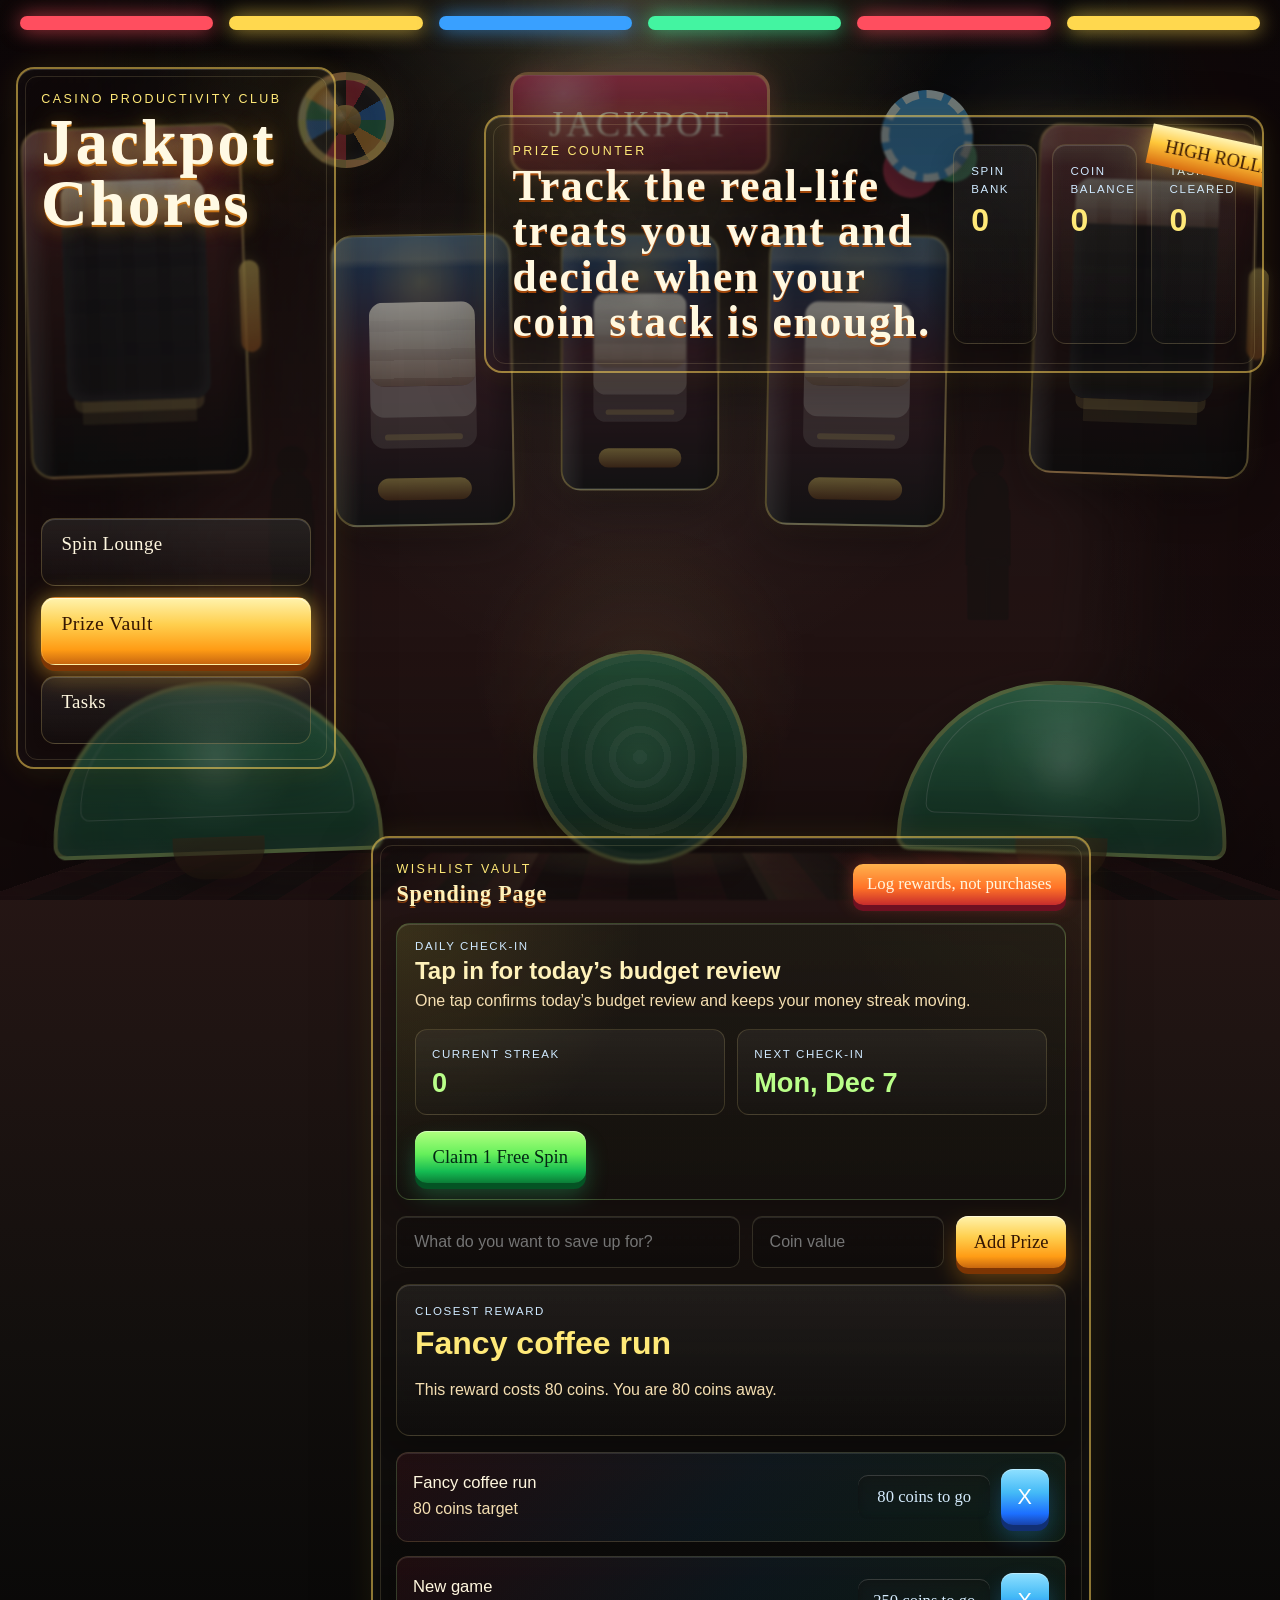
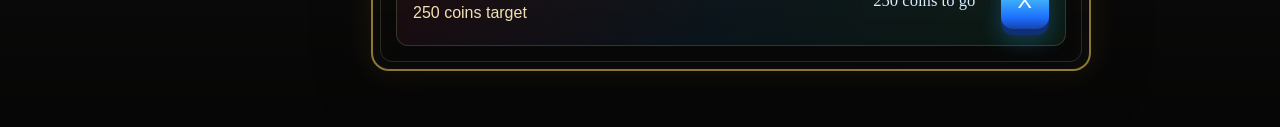
==== spending.html @ 86466867 "Tone down casino backdrop brightness" ====
<!DOCTYPE html>
<html lang="en">
  <head>
    <meta charset="UTF-8" />
    <meta name="viewport" content="width=device-width, initial-scale=1.0" />
    <title>Jackpot Chores | Prize Vault</title>
    <link rel="stylesheet" href="./styles.css?v=20260922dim" />
  </head>
  <body data-page="spending">
    <div class="site-lights" aria-hidden="true">
      <span></span><span></span><span></span><span></span><span></span><span></span>
    </div>

    <div class="casino-backdrop" aria-hidden="true">
      <div class="backdrop-wheel"></div>
      <div class="backdrop-machine left"></div>
      <div class="backdrop-machine right"></div>
      <div class="backdrop-slot slot-one"></div>
      <div class="backdrop-slot slot-two"></div>
      <div class="backdrop-slot slot-three"></div>
      <div class="backdrop-cardtable table-one"></div>
      <div class="backdrop-cardtable table-two"></div>
      <div class="backdrop-craps"></div>
      <div class="backdrop-blackjack"></div>
      <div class="backdrop-pokerchips"></div>
      <div class="backdrop-person person-one"></div>
      <div class="backdrop-person person-two"></div>
      <div class="backdrop-person person-three"></div>
      <div class="backdrop-sign"></div>
      <div class="casino-floor"></div>
      <div class="backdrop-cards"></div>
      <div class="backdrop-coins"></div>
    </div>

    <main class="page-shell">
      <header class="site-header">
        <div>
          <p class="eyebrow">Casino Productivity Club</p>
          <h1>Jackpot Chores</h1>
        </div>
        <nav class="top-nav" aria-label="Primary">
          <a class="nav-link" href="./spin.html">Spin Lounge</a>
          <a class="nav-link active" href="./spending.html">Prize Vault</a>
          <a class="nav-link" href="./index.html">Tasks</a>
        </nav>
      </header>

      <section class="hero-banner hero-spending">
        <div>
          <p class="eyebrow">Prize Counter</p>
          <h2>Track the real-life treats you want and decide when your coin stack is enough.</h2>
        </div>
        <div class="hero-stats" id="sharedStats"></div>
      </section>

      <section class="page-grid single-focus">
        <section class="panel feature-panel">
          <div class="panel-header">
            <div>
              <p class="panel-kicker">Wishlist Vault</p>
              <h3>Spending Page</h3>
            </div>
            <span class="panel-badge">Log rewards, not purchases</span>
          </div>

          <article class="budget-checkin-card">
            <div class="budget-checkin-copy">
              <span class="stat-label">Daily Check-In</span>
              <strong id="budgetCheckInHeadline">Tap in for today’s budget review</strong>
              <p id="budgetCheckInDetail">
                One tap confirms today’s budget review and keeps your money streak moving.
              </p>
            </div>
            <div class="budget-checkin-stats">
              <article class="budget-chip">
                <span class="stat-label">Current Streak</span>
                <strong id="budgetStreakCount">0</strong>
              </article>
              <article class="budget-chip">
                <span class="stat-label">Next Check-In</span>
                <strong id="nextBudgetCheckIn">Tomorrow</strong>
              </article>
            </div>
            <button id="budgetCheckInButton" class="cash-button budget-checkin-button" type="button">
              Confirm Today’s Review
            </button>
          </article>

          <form id="wishlistForm" class="stack-form stack-form-wide">
            <input
              id="wishlistName"
              name="wishlistName"
              type="text"
              maxlength="80"
              placeholder="What do you want to save up for?"
              autocomplete="off"
              required
            />
            <input
              id="wishlistValue"
              name="wishlistValue"
              type="number"
              min="1"
              max="5000"
              step="1"
              placeholder="Coin value"
              required
            />
            <button type="submit">Add Prize</button>
          </form>

          <article class="highlight-card">
            <span class="stat-label">Closest Reward</span>
            <strong id="wishlistHighlightTitle">No wishlist items yet</strong>
            <p id="wishlistHighlightCopy">
              Add something you want, give it a coin value, and this page will
              track when your winnings can cover it.
            </p>
          </article>

          <ul id="wishlistList" class="card-list" aria-live="polite"></ul>
        </section>
      </section>
    </main>

    <div id="claimModal" class="modal hidden" role="dialog" aria-modal="true" aria-labelledby="claimTitle">
      <div class="modal-card">
        <p class="panel-kicker">Wishlist Reward</p>
        <h2 id="claimTitle">Claim this reward?</h2>
        <p id="claimCopy">
          You have enough coins for this reward. This app will not buy it for
          you, but it can log the reward and spend the pretend coins if you
          decide to treat yourself in real life.
        </p>
        <div class="modal-actions">
          <button id="confirmClaimButton" class="primary-action" type="button">Spend Coins</button>
          <button id="cancelClaimButton" class="secondary-action" type="button">Keep Saving</button>
        </div>
      </div>
    </div>

    <template id="wishlistItemTemplate">
      <li class="card-item">
        <div class="card-copy">
          <span class="card-title"></span>
          <span class="card-subtitle"></span>
        </div>
        <div class="card-actions">
          <button class="wishlist-status" type="button"></button>
          <button class="delete-button delete-wishlist" type="button" aria-label="Delete wishlist item">X</button>
        </div>
      </li>
    </template>

    <script src="./app.js?v=20260915milestones"></script>
    <script src="./spending.js?v=20260915"></script>
  </body>
</html>
---- styles.css ----
:root {
  --gold: #ffd84e;
  --gold-soft: #ffeaa3;
  --cream: #fff7df;
  --red: #d22135;
  --red-dark: #4b0d12;
  --green: #11995d;
  --green-dark: #0b5736;
  --blue: #1a72ea;
  --ink: #070707;
  --charcoal: #131110;
  --glass: rgba(18, 14, 11, 0.26);
  --glass-strong: rgba(18, 14, 11, 0.42);
  --border: rgba(255, 216, 78, 0.72);
  --text-soft: #f5dfb2;
  --display-font: "Pistilli Roman", "Bodoni 72", "Didot", "Times New Roman", serif;
  --script-font: "LHF Chicago Script", "Snell Roundhand", "Apple Chancery", "Brush Script MT", cursive;
  --ui-font: "Trebuchet MS", "Verdana", sans-serif;
}

* {
  box-sizing: border-box;
}

html {
  scroll-behavior: smooth;
}

button,
input,
.nav-link,
.page-jump,
.card-item,
.stat-card,
.highlight-card,
.panel,
.hero-banner,
.slot-machine,
.reel {
  transition:
    transform 260ms cubic-bezier(0.22, 1, 0.36, 1),
    box-shadow 260ms cubic-bezier(0.22, 1, 0.36, 1),
    filter 260ms cubic-bezier(0.22, 1, 0.36, 1),
    background-color 260ms cubic-bezier(0.22, 1, 0.36, 1),
    border-color 260ms cubic-bezier(0.22, 1, 0.36, 1),
    opacity 260ms cubic-bezier(0.22, 1, 0.36, 1);
}

body {
  margin: 0;
  min-height: 100vh;
  font-family: var(--ui-font);
  color: var(--cream);
  background:
    radial-gradient(circle at 50% -6%, rgba(255, 231, 157, 0.28), transparent 18%),
    radial-gradient(circle at 50% 18%, rgba(255, 245, 205, 0.08), transparent 24%),
    linear-gradient(180deg, #090808 0%, #120d0c 14%, #241414 30%, #2a1716 44%, #1f1412 60%, #120f0d 78%, #060606 100%);
  overflow-x: hidden;
}

body::before {
  content: "";
  position: fixed;
  inset: 0;
  background:
    radial-gradient(circle at 18% 16%, rgba(255, 228, 144, 0.08), transparent 9%),
    radial-gradient(circle at 50% 11%, rgba(255, 241, 187, 0.1), transparent 12%),
    radial-gradient(circle at 82% 16%, rgba(255, 228, 144, 0.08), transparent 9%),
    linear-gradient(90deg, rgba(41, 10, 12, 0.72) 0 7%, transparent 14% 86%, rgba(41, 10, 12, 0.72) 93% 100%),
    linear-gradient(180deg, rgba(255,255,255,0.02), transparent 18% 72%, rgba(0,0,0,0.42));
  opacity: 0.56;
  pointer-events: none;
}

body::after {
  content: "";
  position: fixed;
  inset: 0;
  background:
    radial-gradient(circle at 50% 20%, rgba(255, 248, 214, 0.08), transparent 17%),
    radial-gradient(circle at 50% 76%, rgba(255, 214, 92, 0.06), transparent 20%),
    linear-gradient(180deg, rgba(0,0,0,0.16), transparent 24%, transparent 70%, rgba(0,0,0,0.38)),
    linear-gradient(90deg, rgba(0,0,0,0.28), transparent 16%, transparent 84%, rgba(0,0,0,0.28));
  opacity: 0.42;
  pointer-events: none;
}

.site-lights {
  position: fixed;
  top: 0;
  left: 0;
  z-index: 6;
  width: 100%;
  display: grid;
  grid-template-columns: repeat(6, 1fr);
  gap: 1rem;
  padding: 1rem 1.25rem 0;
  pointer-events: none;
}

.site-lights span {
  height: 14px;
  border-radius: 999px;
  animation: pulse 1.1s infinite alternate;
}

.site-lights span:nth-child(1),
.site-lights span:nth-child(5) { background: #ff4e5f; box-shadow: 0 0 20px rgba(255, 78, 95, 0.74); }
.site-lights span:nth-child(2),
.site-lights span:nth-child(6) { background: var(--gold); box-shadow: 0 0 20px rgba(255, 216, 78, 0.74); }
.site-lights span:nth-child(3) { background: #39a0ff; box-shadow: 0 0 20px rgba(57, 160, 255, 0.74); }
.site-lights span:nth-child(4) { background: #43f4a1; box-shadow: 0 0 20px rgba(67, 244, 161, 0.74); }

.casino-backdrop {
  position: fixed;
  inset: 0;
  pointer-events: none;
  overflow: hidden;
  filter: brightness(0.58) saturate(0.78) contrast(0.94);
}

.casino-backdrop::before,
.casino-backdrop::after {
  content: "";
  position: absolute;
  inset: 0;
}

.casino-backdrop::before {
  background:
    radial-gradient(circle at 50% 3%, rgba(255, 245, 208, 0.26), transparent 13%),
    radial-gradient(circle at 22% 22%, rgba(255, 70, 70, 0.1), transparent 18%),
    radial-gradient(circle at 80% 18%, rgba(61, 145, 255, 0.12), transparent 16%),
    linear-gradient(180deg, rgba(0, 0, 0, 0.08) 0 16%, transparent 28% 100%),
    linear-gradient(90deg, rgba(7, 7, 7, 0.54) 0 9%, transparent 18% 82%, rgba(7, 7, 7, 0.54) 91% 100%);
  opacity: 0.72;
}

.casino-backdrop::after {
  background:
    radial-gradient(circle at 50% 74%, rgba(255, 223, 146, 0.14), transparent 18%),
    radial-gradient(circle at 50% 44%, rgba(255, 255, 255, 0.05), transparent 26%),
    linear-gradient(180deg, rgba(5, 5, 7, 0.18), rgba(5, 5, 7, 0.08) 32%, rgba(2, 2, 3, 0.34));
  opacity: 0.72;
}

.backdrop-wheel,
.backdrop-machine,
.backdrop-slot,
.backdrop-cardtable,
.backdrop-craps,
.backdrop-blackjack,
.backdrop-pokerchips,
.backdrop-person,
.backdrop-sign,
.casino-floor,
.backdrop-cards,
.backdrop-coins {
  position: absolute;
}

.backdrop-wheel {
  z-index: 1;
  width: 96px;
  height: 96px;
  top: 8%;
  left: 27%;
  transform: translateX(-50%);
  border-radius: 50%;
  border: 8px solid rgba(247, 205, 86, 0.72);
  background:
    radial-gradient(circle at 30% 28%, rgba(255,255,255,0.38), transparent 18%),
    radial-gradient(circle at 50% 50%, rgba(255,255,255,0.08), transparent 56%),
    conic-gradient(#c11e32 0 30deg, #1b1718 30deg 60deg, #1462bf 60deg 90deg, #117345 90deg 120deg, #c97c16 120deg 150deg, #141111 150deg 180deg, #c11e32 180deg 210deg, #1b1718 210deg 240deg, #1462bf 240deg 270deg, #117345 270deg 300deg, #c97c16 300deg 330deg, #141111 330deg 360deg);
  opacity: 0.9;
  box-shadow:
    inset 0 0 18px rgba(255,255,255,0.12),
    0 18px 50px rgba(0, 0, 0, 0.32),
    0 0 30px rgba(255, 216, 78, 0.16);
  animation: slowSpin 48s linear infinite;
}

.backdrop-wheel::after {
  content: "";
  position: absolute;
  inset: 31%;
  border-radius: 50%;
  background:
    radial-gradient(circle at 35% 35%, rgba(255,255,255,0.34), transparent 24%),
    linear-gradient(180deg, rgba(230, 184, 78, 0.85), rgba(121, 66, 9, 0.95));
}

.backdrop-machine,
.backdrop-slot {
  border-radius: 22px;
  border: 2px solid rgba(255, 216, 78, 0.55);
  box-shadow:
    inset 0 1px 0 rgba(255,255,255,0.18),
    0 20px 48px rgba(0, 0, 0, 0.34),
    0 0 24px rgba(255, 216, 78, 0.12);
}

.backdrop-machine {
  z-index: 2;
  width: 220px;
  height: 350px;
  background:
    linear-gradient(90deg, rgba(255,255,255,0.16), transparent 11%, transparent 87%, rgba(0,0,0,0.34)),
    linear-gradient(180deg, rgba(255, 236, 176, 0.28) 0 6%, transparent 12% 100%),
    radial-gradient(circle at 50% 11%, rgba(255, 229, 144, 0.34), transparent 16%),
    linear-gradient(180deg, rgba(146, 28, 41, 0.96), rgba(66, 23, 23, 0.96) 40%, rgba(13, 11, 12, 0.98));
  opacity: 0.98;
}

.backdrop-machine::before,
.backdrop-machine::after {
  content: "";
  position: absolute;
}

.backdrop-machine::before {
  inset: 52px 36px 74px;
  border-radius: 16px;
  background:
    linear-gradient(180deg, rgba(255,250,233,0.8), rgba(255,224,150,0.24) 20%, rgba(16,20,27,0.84) 21%, rgba(24,20,24,0.96)),
    repeating-linear-gradient(90deg, rgba(255,255,255,0.14) 0 22px, transparent 22px 36px),
    repeating-linear-gradient(180deg, rgba(255, 216, 78, 0.12) 0 30px, transparent 30px 44px);
  box-shadow:
    inset 0 0 18px rgba(255,255,255,0.12),
    0 18px 0 -7px rgba(255, 214, 92, 0.24),
    0 38px 0 -15px rgba(255, 214, 92, 0.14);
}

.backdrop-machine::after {
  right: -16px;
  top: 136px;
  width: 20px;
  height: 92px;
  border-radius: 999px;
  background: linear-gradient(180deg, rgba(255,216,78,0.7), rgba(198,95,14,0.74));
  box-shadow: 0 0 14px rgba(255, 216, 78, 0.2);
}

.backdrop-machine.left { left: 2%; top: 14%; transform: rotate(-2deg); }
.backdrop-machine.right { right: 2%; top: 14%; transform: rotate(2deg); }

.backdrop-slot {
  z-index: 2;
  width: 180px;
  height: 292px;
  background:
    linear-gradient(90deg, rgba(255,255,255,0.16), transparent 14%, transparent 86%, rgba(0,0,0,0.28)),
    linear-gradient(180deg, rgba(255, 236, 176, 0.26) 0 8%, transparent 11% 100%),
    radial-gradient(circle at 50% 16%, rgba(255, 216, 78, 0.32), transparent 20%),
    linear-gradient(180deg, rgba(22, 88, 157, 0.94), rgba(80, 31, 47, 0.95) 45%, rgba(19, 18, 20, 0.98));
  opacity: 0.97;
}

.backdrop-slot::before,
.backdrop-slot::after {
  content: "";
  position: absolute;
  left: 50%;
  transform: translateX(-50%);
  border-radius: 14px;
}

.backdrop-slot::before {
  top: 23%;
  width: 106px;
  height: 84px;
  background:
    linear-gradient(180deg, rgba(255,250,235,0.94), rgba(255,228,161,0.34)),
    repeating-linear-gradient(90deg, rgba(0,0,0,0.06) 0 21px, transparent 21px 34px),
    repeating-linear-gradient(180deg, rgba(255,255,255,0.16) 0 18px, transparent 18px 29px);
  box-shadow:
    0 31px 0 0 rgba(255,250,235,0.26),
    0 62px 0 0 rgba(255,250,235,0.16);
}

.backdrop-slot::after {
  bottom: 24px;
  width: 94px;
  height: 22px;
  background:
    linear-gradient(180deg, rgba(255, 216, 78, 0.62), rgba(166, 79, 12, 0.48));
  box-shadow: 0 -52px 0 -8px rgba(255, 216, 78, 0.26);
}

.slot-one { left: 26%; top: 26%; transform: rotate(-1deg); }
.slot-two { right: 26%; top: 26%; transform: rotate(1deg); }
.slot-three { left: 50%; top: 24%; transform: translateX(-50%) scale(0.88); }

.backdrop-cardtable,
.backdrop-blackjack {
  z-index: 2;
  border-radius: 999px 999px 82px 82px;
  border: 4px solid rgba(255, 216, 78, 0.46);
  background:
    radial-gradient(circle at 50% 42%, rgba(130, 255, 190, 0.26), transparent 44%),
    radial-gradient(circle at 50% 26%, rgba(255,255,255,0.14), transparent 30%),
    linear-gradient(180deg, rgba(37, 162, 97, 0.96), rgba(11, 79, 48, 0.98));
  box-shadow:
    inset 0 0 28px rgba(255,255,255,0.12),
    0 20px 54px rgba(0,0,0,0.34);
  opacity: 0.97;
}

.backdrop-cardtable::before,
.backdrop-blackjack::before {
  content: "";
  position: absolute;
  inset: 16px 24px 34px;
  border-radius: inherit;
  border: 1px solid rgba(255,255,255,0.26);
  background:
    radial-gradient(circle at 50% 56%, rgba(255,255,255,0.12), transparent 26%);
}

.backdrop-cardtable::after,
.backdrop-blackjack::after {
  content: "";
  position: absolute;
  left: 50%;
  bottom: -28px;
  width: 92px;
  height: 42px;
  transform: translateX(-50%);
  border-radius: 0 0 32px 32px;
  background: linear-gradient(180deg, rgba(105, 58, 22, 0.56), rgba(48, 24, 11, 0.74));
  box-shadow: 0 18px 26px rgba(0,0,0,0.24);
}

.backdrop-cardtable {
  width: 330px;
  height: 174px;
}

.table-one { left: 4%; bottom: 5%; transform: rotate(-2deg); }
.table-two { right: 4%; bottom: 5%; transform: rotate(2deg); }

.backdrop-craps {
  z-index: 2;
  width: 214px;
  height: 214px;
  left: 50%;
  bottom: 4%;
  transform: translateX(-50%);
  border-radius: 50%;
  border: 4px solid rgba(255, 216, 78, 0.46);
  background:
    radial-gradient(circle at 50% 50%, rgba(99, 255, 177, 0.18), transparent 46%),
    repeating-radial-gradient(circle at 50% 50%, rgba(255,255,255,0.08) 0 7px, transparent 7px 24px),
    linear-gradient(180deg, rgba(22, 126, 78, 0.96), rgba(10, 63, 40, 0.98));
  box-shadow: 0 18px 42px rgba(0,0,0,0.34);
  opacity: 0.98;
}

.backdrop-blackjack {
  display: none;
}

.backdrop-sign {
  z-index: 3;
  top: 8%;
  left: 50%;
  width: 260px;
  height: 102px;
  transform: translateX(-50%);
  border-radius: 18px;
  border: 3px solid rgba(255, 214, 92, 0.58);
  background:
    radial-gradient(circle at 20% 20%, rgba(255,255,255,0.3), transparent 26%),
    linear-gradient(180deg, rgba(255, 47, 94, 0.9), rgba(122, 18, 34, 0.86));
  box-shadow:
    inset 0 1px 0 rgba(255,255,255,0.18),
    0 0 24px rgba(255, 47, 94, 0.26),
    0 0 30px rgba(255, 216, 78, 0.2);
  opacity: 1;
}

.backdrop-sign::before {
  content: "JACKPOT";
  position: absolute;
  inset: 0;
  display: grid;
  place-items: center;
  color: rgba(255, 249, 222, 0.92);
  font-family: var(--display-font);
  font-size: 2.3rem;
  letter-spacing: 0.08em;
  text-shadow: 0 0 18px rgba(255, 216, 78, 0.46);
}

.backdrop-pokerchips {
  display: none;
}

.backdrop-pokerchips::before,
.backdrop-pokerchips::after {
  content: "";
  position: absolute;
  width: 92px;
  height: 92px;
  border-radius: 50%;
  border: 8px dashed rgba(255, 241, 210, 0.74);
  box-shadow: 0 14px 26px rgba(0,0,0,0.3);
}

.backdrop-pokerchips::before {
  left: 0;
  top: 28px;
  background: rgba(208, 35, 54, 0.88);
}

.backdrop-pokerchips::after {
  right: 8px;
  top: 0;
  background: rgba(27, 110, 234, 0.88);
}

.backdrop-cards {
  display: none;
}

.backdrop-coins {
  z-index: 3;
  right: 24%;
  top: 10%;
  width: 92px;
  height: 92px;
  border-radius: 50%;
  border: 8px dashed rgba(255, 248, 221, 0.72);
  background: rgba(43, 169, 255, 0.88);
  opacity: 0.98;
  box-shadow:
    0 14px 28px rgba(0,0,0,0.28),
    26px 22px 0 -22px rgba(55, 239, 144, 0.82),
    -16px 34px 0 -18px rgba(255, 47, 94, 0.78);
}

.backdrop-person {
  z-index: 2;
  width: 46px;
  height: 140px;
  opacity: 0.62;
  animation: driftWalk 14s ease-in-out infinite;
  filter: blur(0.4px);
}

.backdrop-person::before,
.backdrop-person::after {
  content: "";
  position: absolute;
  left: 50%;
  transform: translateX(-50%);
  background: rgba(22, 18, 16, 0.92);
}

.backdrop-person::before {
  top: 0;
  width: 34px;
  height: 34px;
  border-radius: 50%;
}

.backdrop-person::after {
  top: 28px;
  width: 44px;
  height: 92px;
  border-radius: 24px 24px 14px 14px;
  box-shadow:
    -10px 76px 0 -10px rgba(22, 18, 16, 0.92),
    10px 76px 0 -10px rgba(22, 18, 16, 0.92),
    -16px 22px 0 -14px rgba(22, 18, 16, 0.92),
    16px 22px 0 -14px rgba(22, 18, 16, 0.92);
}

.person-one { left: 18%; top: 46%; --walker-scale: 0.94; transform: scale(0.94); }
.person-two { right: 18%; top: 46%; --walker-scale: 0.94; transform: scale(0.94); animation-delay: -4s; }
.person-three { display: none; }

.person-one {
  left: 21%;
  top: 49%;
}

.person-two {
  right: 21%;
  top: 49%;
}

.casino-floor {
  z-index: 1;
  left: -8%;
  right: -8%;
  bottom: -3%;
  height: 42%;
  opacity: 0.98;
  background:
    radial-gradient(circle at 50% -10%, rgba(255, 216, 78, 0.28), transparent 24%),
    radial-gradient(circle at 50% 12%, rgba(255,255,255,0.08), transparent 18%),
    linear-gradient(90deg, rgba(255, 255, 255, 0.03) 0 1px, transparent 1px 100%),
    linear-gradient(90deg, transparent 0 30%, rgba(255, 221, 135, 0.14) 40% 40.4%, rgba(35, 20, 20, 0.18) 40.4% 59.6%, rgba(255, 221, 135, 0.14) 59.6% 60%, transparent 70% 100%),
    repeating-linear-gradient(90deg, rgba(92, 23, 28, 0.46) 0 56px, rgba(42, 23, 22, 0.42) 56px 112px),
    repeating-linear-gradient(0deg, rgba(255, 214, 92, 0.07) 0 2px, transparent 2px 64px),
    linear-gradient(180deg, rgba(84, 16, 20, 0.02), rgba(32, 18, 18, 0.4) 28%, rgba(18, 10, 12, 0.98));
  transform: perspective(900px) rotateX(74deg);
  transform-origin: bottom center;
}

.page-shell {
  position: relative;
  z-index: 1;
  width: min(1380px, calc(100% - 2rem));
  margin: 0 auto;
  padding: 4.2rem 0 3.5rem;
  display: grid;
  grid-template-columns: 320px minmax(0, 1fr);
  gap: 1.4rem 2.2rem;
  align-items: start;
}

.site-header,
.hero-banner,
.panel,
.modal-card {
  border-radius: 18px;
  border: 2px solid rgba(255, 214, 92, 0.54);
  background:
    radial-gradient(circle at top right, rgba(255, 216, 78, 0.05), transparent 24%),
    linear-gradient(180deg, rgba(18, 14, 11, 0.1), rgba(8, 8, 8, 0.05));
  box-shadow:
    inset 0 1px 0 rgba(255,255,255,0.14),
    inset 0 0 24px rgba(255,255,255,0.04),
    0 18px 60px rgba(0,0,0,0.28),
    0 0 30px rgba(255, 216, 78, 0.1);
  position: relative;
  backdrop-filter: blur(1px);
}

.site-header::before,
.hero-banner::before,
.panel::before,
.modal-card::before {
  content: "";
  position: absolute;
  inset: 7px;
  border-radius: 12px;
  border: 1px solid rgba(255, 234, 164, 0.14);
  pointer-events: none;
}

.site-header,
.panel,
.modal-card {
  padding: 1.45rem;
}

.site-header {
  display: flex;
  flex-direction: column;
  justify-content: space-between;
  align-items: stretch;
  gap: 1rem;
  grid-column: 1;
  min-height: 78vh;
  position: sticky;
  top: 1.5rem;
}

.eyebrow,
.panel-kicker {
  margin: 0 0 0.35rem;
  text-transform: uppercase;
  letter-spacing: 0.2em;
  color: #ffe978;
  font-size: 0.78rem;
}

h1,
h2,
h3 {
  margin: 0;
  letter-spacing: 0.04em;
}

h1 {
  font-family: var(--display-font);
  font-size: clamp(2.9rem, 5vw, 4.9rem);
  font-weight: 700;
  line-height: 0.95;
  color: #fff9e4;
  text-shadow:
    0 1px 0 #fff7d1,
    0 3px 0 #c67216,
    0 6px 18px rgba(255, 173, 51, 0.24),
    0 0 26px rgba(255, 216, 78, 0.26);
}

h2 {
  font-family: var(--display-font);
  font-size: clamp(1.9rem, 3.4vw, 2.9rem);
  line-height: 1.04;
  color: #fff8e0;
  text-shadow: 0 2px 0 rgba(179, 78, 10, 0.9), 0 8px 18px rgba(0, 0, 0, 0.26);
}

h3 {
  font-family: var(--display-font);
  font-size: 1.38rem;
  color: #fff2ba;
  text-shadow: 0 2px 0 rgba(152, 67, 9, 0.82);
}

.top-nav {
  display: flex;
  flex-direction: column;
  gap: 0.7rem;
  margin-top: auto;
}

.nav-link,
.page-jump {
  text-decoration: none;
  color: var(--cream);
  padding: 0.9rem 1.2rem 0.75rem;
  border-radius: 14px;
  background:
    linear-gradient(180deg, rgba(255,255,255,0.08), rgba(255,255,255,0.02)),
    linear-gradient(180deg, rgba(18, 14, 12, 0.44), rgba(8, 8, 8, 0.2));
  border: 1px solid rgba(255, 224, 130, 0.22);
  transition: transform 220ms cubic-bezier(0.22, 1, 0.36, 1), box-shadow 220ms ease, filter 220ms ease, border-color 220ms ease;
  font-family: var(--script-font);
  font-size: 1.18rem;
  letter-spacing: 0.02em;
  box-shadow: inset 0 1px 0 rgba(255,255,255,0.16);
  min-height: 68px;
  backdrop-filter: blur(4px);
}

.nav-link.active,
.page-jump,
.hero-button {
  background: linear-gradient(180deg, #fff3ad, #ffcf4e 40%, #ff9c15 78%, #c8670f 100%);
  color: #351602;
  font-family: var(--script-font);
  font-size: 1.24rem;
  box-shadow:
    inset 0 1px 0 rgba(255,255,255,0.55),
    0 6px 0 #7e3604,
    0 12px 24px rgba(255, 164, 31, 0.34),
    0 0 22px rgba(255, 216, 78, 0.44);
}

.hero-banner {
  display: grid;
  grid-template-columns: 1.2fr 0.8fr;
  gap: 1rem;
  padding: 1.65rem;
  margin-top: 1rem;
  position: relative;
  overflow: hidden;
  grid-column: 2;
  width: min(820px, 100%);
  justify-self: start;
}

.hero-banner::after {
  content: "HIGH ROLLER";
  position: absolute;
  top: 22px;
  right: -40px;
  transform: rotate(12deg);
  padding: 0.6rem 1rem;
  background: linear-gradient(180deg, #fff4b4, #ffc83b 45%, #d96d11);
  color: #351602;
  font-family: var(--script-font);
  font-size: 1.15rem;
  box-shadow: 0 0 22px rgba(255, 216, 78, 0.45);
}

.hero-tasks,
.hero-spin,
.hero-spending {
  background:
    radial-gradient(circle at top left, rgba(255, 216, 78, 0.08), transparent 24%),
    linear-gradient(180deg, rgba(18, 14, 11, 0.22), rgba(8, 8, 8, 0.1));
}

.daily-return-card {
  display: grid;
  grid-template-columns: 1.2fr 1fr auto;
  align-items: center;
  gap: 1.25rem;
  grid-column: 2;
  width: min(820px, 100%);
  justify-self: start;
  margin-top: 1rem;
  padding: 1.05rem 1.2rem;
  border: 1px solid rgba(255, 216, 78, 0.42);
  border-radius: 16px;
  background:
    radial-gradient(circle at 10% 0%, rgba(255, 216, 78, 0.18), transparent 35%),
    linear-gradient(135deg, rgba(72, 22, 28, 0.8), rgba(14, 23, 30, 0.66));
  box-shadow:
    inset 0 1px 0 rgba(255,255,255,0.16),
    0 14px 28px rgba(0,0,0,0.2),
    0 0 22px rgba(255, 216, 78, 0.08);
  backdrop-filter: blur(5px);
  transition: transform 260ms cubic-bezier(0.22, 1, 0.36, 1), box-shadow 260ms ease, border-color 260ms ease;
}

.daily-return-copy,
.daily-return-progress {
  display: grid;
  gap: 0.35rem;
}

.daily-return-copy h3 {
  margin: 0;
  color: #fff2ba;
  font-size: 1.28rem;
}

.daily-return-copy p {
  margin: 0;
  color: var(--text-soft);
  font-size: 0.9rem;
  line-height: 1.4;
}

.daily-return-numbers {
  display: flex;
  justify-content: space-between;
  gap: 0.75rem;
  color: #d9edff;
  font-size: 0.78rem;
}

.daily-return-numbers strong {
  color: #ffe978;
  font-size: 0.95rem;
}

.progress-track {
  height: 9px;
  overflow: hidden;
  border-radius: 999px;
  background: rgba(0, 0, 0, 0.34);
  box-shadow: inset 0 1px 3px rgba(0,0,0,0.35);
}

.progress-track span {
  display: block;
  width: 0;
  height: 100%;
  border-radius: inherit;
  background: linear-gradient(90deg, #ffb928, #ffe978, #8affb4);
  box-shadow: 0 0 12px rgba(255, 216, 78, 0.58);
  transition: width 320ms ease;
}

.milestone-ladder {
  display: flex;
  flex-wrap: wrap;
  gap: 0.35rem;
  margin-top: 0.25rem;
}

.milestone-chip {
  padding: 0.24rem 0.45rem;
  border: 1px solid rgba(255, 228, 143, 0.2);
  border-radius: 999px;
  color: #d6edff;
  background: rgba(5, 8, 13, 0.28);
  font-size: 0.68rem;
  transition: color 220ms ease, background-color 220ms ease, border-color 220ms ease, transform 220ms ease;
}

.milestone-chip.complete {
  color: #17200b;
  background: linear-gradient(180deg, #d9ff9e, #76ed67);
  border-color: rgba(175, 255, 141, 0.85);
  transform: translateY(-1px);
}

.daily-return-card .cash-button:disabled {
  cursor: not-allowed;
  transform: none;
  filter: none;
  background: linear-gradient(180deg, rgba(18, 14, 12, 0.52), rgba(9, 8, 8, 0.32));
  color: #d6edff;
  box-shadow: inset 0 1px 0 rgba(255,255,255,0.16);
}

.hero-stats {
  display: grid;
  grid-template-columns: repeat(3, minmax(0, 1fr));
  gap: 0.9rem;
}

.stat-card,
.highlight-card,
.side-panel {
  border-radius: 14px;
  padding: 1rem 1.1rem;
  background:
    linear-gradient(180deg, rgba(255,255,255,0.06), rgba(255,255,255,0.01)),
    linear-gradient(180deg, rgba(20, 16, 12, 0.24), rgba(8, 8, 8, 0.14));
  border: 1px solid rgba(255, 228, 143, 0.16);
  box-shadow:
    inset 0 1px 0 rgba(255,255,255,0.14),
    0 10px 24px rgba(0,0,0,0.18);
  backdrop-filter: blur(4px);
}

.stat-card strong,
.highlight-card strong {
  display: block;
  margin-top: 0.35rem;
  font-size: 2rem;
  color: #ffe978;
}

.stat-label {
  color: #cfe9ff;
  text-transform: uppercase;
  letter-spacing: 0.14em;
  font-size: 0.72rem;
}

.page-grid {
  display: grid;
  gap: 1.2rem;
  grid-column: 2;
}

.single-focus {
  grid-template-columns: 1fr;
  width: min(760px, 100%);
  justify-self: end;
  margin-top: 1.4rem;
}

.spin-layout {
  grid-template-columns: 1.2fr 0.8fr;
  width: min(1040px, 100%);
  justify-self: end;
  margin-top: 1.4rem;
}

.panel-header {
  display: flex;
  align-items: start;
  justify-content: space-between;
  gap: 1rem;
  margin-bottom: 1rem;
}

.panel-badge {
  align-self: center;
  padding: 0.65rem 0.9rem;
  border-radius: 10px;
  background: linear-gradient(180deg, #ffb24d, #ff7327 58%, #c72c2c 100%);
  box-shadow: 0 6px 0 #6e1021, 0 0 18px rgba(255, 93, 68, 0.38);
  font-family: var(--script-font);
  font-size: 1.05rem;
}

.stack-form {
  display: grid;
  grid-template-columns: 1fr auto;
  gap: 0.75rem;
  margin-bottom: 1rem;
}

.stack-form-wide {
  grid-template-columns: 1.25fr 0.7fr auto;
}

.task-randomizer {
  display: flex;
  align-items: center;
  justify-content: space-between;
  gap: 1rem;
  margin-bottom: 1rem;
  padding: 0.9rem 1rem;
  border-radius: 14px;
  background:
    radial-gradient(circle at top left, rgba(255, 224, 124, 0.14), transparent 32%),
    linear-gradient(180deg, rgba(16, 12, 10, 0.34), rgba(9, 8, 8, 0.18));
  border: 1px solid rgba(255, 220, 116, 0.22);
  box-shadow: inset 0 1px 0 rgba(255,255,255,0.12);
}

.task-randomizer-copy {
  margin: 0;
  max-width: 32rem;
  color: var(--text-soft);
  line-height: 1.45;
}

.random-task-button {
  white-space: nowrap;
}

input,
button {
  font: inherit;
}

input {
  border-radius: 10px;
  border: 1px solid rgba(255,244,185,0.14);
  padding: 1rem 1.05rem;
  background: linear-gradient(180deg, rgba(18, 14, 12, 0.52), rgba(9, 8, 8, 0.34));
  color: var(--cream);
  box-shadow: inset 0 1px 0 rgba(255,255,255,0.1);
  backdrop-filter: blur(3px);
}

button {
  border: 0;
  border-radius: 12px;
  padding: 0.95rem 1.1rem;
  cursor: pointer;
  transition: transform 220ms cubic-bezier(0.22, 1, 0.36, 1), box-shadow 220ms ease, filter 220ms ease, background-color 220ms ease;
}

button:hover,
.nav-link:hover,
.page-jump:hover,
.card-item:hover,
.stat-card:hover,
.highlight-card:hover,
.daily-return-card:hover {
  transform: translateY(-2px);
  filter: brightness(1.05);
}

button:active,
.nav-link:active,
.page-jump:active {
  transform: translateY(2px) scale(0.985);
}

button:focus-visible,
input:focus-visible,
.nav-link:focus-visible,
.page-jump:focus-visible {
  outline: 3px solid rgba(255, 234, 139, 0.86);
  outline-offset: 3px;
}

.stack-form button,
.primary-action,
.cash-button {
  background: linear-gradient(180deg, #fff3ad, #ffcf4e 40%, #ff9c15 78%, #c8670f 100%);
  color: #351602;
  font-family: var(--script-font);
  font-size: 1.16rem;
  box-shadow:
    inset 0 1px 0 rgba(255,255,255,0.55),
    0 6px 0 #7e3604,
    0 12px 24px rgba(255, 164, 31, 0.34);
}

.cash-button {
  background: linear-gradient(180deg, #b1ff7f, #66f05b 44%, #14bb52 78%, #0b7d37 100%);
  color: #032813;
  box-shadow:
    inset 0 1px 0 rgba(255,255,255,0.45),
    0 6px 0 #045324,
    0 12px 22px rgba(55, 239, 144, 0.26);
}

.delete-button,
.secondary-action {
  background: linear-gradient(180deg, #8fe0ff, #44baf7 42%, #1c6fff 80%, #1843ab 100%);
  color: white;
  box-shadow:
    inset 0 1px 0 rgba(255,255,255,0.38),
    0 6px 0 #112f73,
    0 12px 22px rgba(43, 169, 255, 0.28);
}

.delete-button {
  width: 48px;
  padding-inline: 0;
  font-size: 1.35rem;
}

.card-list {
  list-style: none;
  margin: 0;
  padding: 0;
  display: grid;
  gap: 0.85rem;
}

.card-item {
  display: flex;
  align-items: center;
  justify-content: space-between;
  gap: 1rem;
  padding: 1rem;
  border-radius: 12px;
  background:
    linear-gradient(135deg, rgba(255,47,94,0.08), rgba(43,169,255,0.08), rgba(55,239,144,0.08)),
    linear-gradient(180deg, rgba(20, 16, 12, 0.22), rgba(10, 10, 10, 0.12));
  border: 1px solid rgba(255, 230, 151, 0.16);
  box-shadow: inset 0 1px 0 rgba(255,255,255,0.1);
  backdrop-filter: blur(3px);
  transition: transform 240ms cubic-bezier(0.22, 1, 0.36, 1), box-shadow 240ms ease, border-color 240ms ease, filter 240ms ease;
  animation: cardEnter 420ms cubic-bezier(0.22, 1, 0.36, 1) both;
}

.card-item:nth-child(2) { animation-delay: 45ms; }
.card-item:nth-child(3) { animation-delay: 90ms; }
.card-item:nth-child(4) { animation-delay: 135ms; }

.card-copy { display: grid; gap: 0.24rem; }
.card-title { font-size: 1.04rem; }
.card-subtitle,
.support-copy,
.highlight-card p { color: var(--text-soft); line-height: 1.55; }

.card-actions {
  display: flex;
  align-items: center;
  gap: 0.65rem;
}

.wishlist-status {
  display: inline-flex;
  align-items: center;
  justify-content: center;
  min-width: 132px;
  padding: 0.75rem 0.9rem;
  border-radius: 10px;
  border: 0;
  background: linear-gradient(180deg, rgba(18, 14, 12, 0.52), rgba(9, 8, 8, 0.32));
  color: #d6edff;
  box-shadow: inset 0 1px 0 rgba(255,255,255,0.16);
  font-family: var(--script-font);
  font-size: 1.04rem;
  backdrop-filter: blur(6px);
}

.wishlist-status.ready {
  background: linear-gradient(180deg, #b1ff7f, #66f05b 44%, #14bb52 78%, #0b7d37 100%);
  color: #032813;
  box-shadow:
    inset 0 1px 0 rgba(255,255,255,0.45),
    0 6px 0 #045324,
    0 12px 22px rgba(55,239,144,0.24);
}

.wishlist-status:disabled {
  cursor: not-allowed;
  transform: none;
  filter: none;
  opacity: 1;
}

.budget-checkin-card {
  display: grid;
  gap: 1rem;
  margin-bottom: 1rem;
  padding: 1rem 1.1rem;
  border-radius: 14px;
  background:
    radial-gradient(circle at top left, rgba(255, 216, 78, 0.12), transparent 34%),
    linear-gradient(180deg, rgba(25, 43, 27, 0.26), rgba(10, 22, 12, 0.18));
  border: 1px solid rgba(174, 255, 141, 0.22);
  box-shadow:
    inset 0 1px 0 rgba(255,255,255,0.14),
    0 12px 24px rgba(0,0,0,0.16);
}

.budget-checkin-copy {
  display: grid;
  gap: 0.28rem;
}

.budget-checkin-copy strong {
  font-size: 1.5rem;
  color: #fff2ba;
}

.budget-checkin-copy p {
  margin: 0;
  color: var(--text-soft);
  line-height: 1.5;
}

.budget-checkin-stats {
  display: grid;
  grid-template-columns: repeat(2, minmax(0, 1fr));
  gap: 0.75rem;
}

.budget-chip {
  padding: 0.9rem 1rem;
  border-radius: 12px;
  background:
    linear-gradient(180deg, rgba(255,255,255,0.06), rgba(255,255,255,0.01)),
    linear-gradient(180deg, rgba(20, 16, 12, 0.22), rgba(8, 8, 8, 0.12));
  border: 1px solid rgba(255, 228, 143, 0.16);
}

.budget-chip strong {
  display: block;
  margin-top: 0.3rem;
  font-size: 1.7rem;
  color: #b9ff89;
}

.budget-checkin-button {
  justify-self: start;
}

.budget-checkin-button:disabled {
  cursor: not-allowed;
  transform: none;
  filter: none;
  background: linear-gradient(180deg, rgba(18, 14, 12, 0.52), rgba(9, 8, 8, 0.32));
  color: #d6edff;
  box-shadow: inset 0 1px 0 rgba(255,255,255,0.16);
}

.slot-machine {
  border-radius: 16px;
  padding: 1rem;
  border: 2px solid rgba(255, 216, 78, 0.52);
  background:
    radial-gradient(circle at top, rgba(255,255,255,0.12), transparent 30%),
    linear-gradient(180deg, rgba(42, 19, 16, 0.28), rgba(13, 15, 13, 0.16));
  box-shadow:
    inset 0 1px 0 rgba(255,255,255,0.12),
    0 14px 30px rgba(0,0,0,0.2);
  backdrop-filter: blur(3px);
}

.slot-machine:has(.reel.spinning) {
  box-shadow:
    inset 0 1px 0 rgba(255,255,255,0.16),
    0 18px 34px rgba(0,0,0,0.24),
    0 0 24px rgba(255, 216, 78, 0.16);
}

.machine-marquee,
.payout-card,
.outcome-item {
  background: rgba(255,255,255,0.06);
}

.machine-marquee {
  display: flex;
  justify-content: space-between;
  gap: 1rem;
  align-items: center;
  padding: 0.85rem 1rem;
  border-radius: 10px;
  margin-bottom: 0.9rem;
  color: #fff2b4;
  font-family: var(--script-font);
  font-size: 1.08rem;
}

.reel-row {
  display: grid;
  grid-template-columns: repeat(3, minmax(0, 1fr));
  gap: 0.9rem;
}

.reel {
  position: relative;
  display: grid;
  place-items: center;
  min-height: 160px;
  border-radius: 10px;
  border: 2px solid rgba(255, 216, 78, 0.5);
  background:
    radial-gradient(circle at top, rgba(255,255,255,0.18), transparent 40%),
    linear-gradient(180deg, rgba(255,250,235,0.98), rgba(255,230,172,0.9));
  box-shadow: inset 0 0 24px rgba(255,255,255,0.5);
  overflow: hidden;
  will-change: transform, box-shadow, filter;
}

.reel::before,
.reel::after {
  content: "";
  position: absolute;
  z-index: 2;
  left: 0;
  right: 0;
  height: 34%;
  pointer-events: none;
}

.reel::before {
  top: 0;
  background: linear-gradient(180deg, rgba(80, 42, 12, 0.34), transparent);
}

.reel::after {
  bottom: 0;
  background: linear-gradient(0deg, rgba(80, 42, 12, 0.4), transparent);
}

.reel-window {
  display: grid;
  grid-template-rows: repeat(3, 33.333%);
  width: 100%;
  height: 100%;
  transform: translateY(0);
  will-change: transform;
}

.reel-face {
  display: grid;
  place-items: center;
  width: 100%;
  height: auto;
  min-height: 0;
  padding: 0.2rem 0.45rem;
  transition: opacity 180ms ease, transform 180ms ease, filter 180ms ease;
}

.reel-window .reel-face + .reel-face {
  border-top: 1px solid rgba(118, 63, 0, 0.15);
}

.reel-window .reel-icon {
  width: min(48px, 76%);
}

.reel-window .reel-token {
  min-width: 52px;
  min-height: 38px;
  padding: 0.2rem 0.35rem;
  border-width: 2px;
  font-size: 1.45rem;
  box-shadow: 0 3px 0 rgba(161, 101, 22, 0.18);
}

.reel-window .reel-token.seven { font-size: 1.75rem; }
.reel-window .reel-token.bar { font-size: 0.82rem; }
.reel-window .reel-token.star,
.reel-window .reel-token.cash { font-size: 1.55rem; }

.reel-previous,
.reel-next {
  opacity: 0.34;
  transform: scale(0.72);
  filter: saturate(0.7) blur(0.35px);
}

.reel-current {
  opacity: 1;
  transform: scale(1);
}

.reel.spinning {
  animation: reelGlow 620ms ease-in-out infinite;
  transform: translateY(-2px) scale(1.015);
}

.reel.settling {
  animation: reelSettle 300ms cubic-bezier(0.16, 1, 0.3, 1);
}

.reel.spinning .reel-window {
  animation: reelWindowPass 170ms cubic-bezier(0.33, 1, 0.68, 1);
}

.reel.settling .reel-window {
  animation: reelWindowSettle 300ms cubic-bezier(0.16, 1, 0.3, 1);
}

.reel-icon { width: min(96px, 100%); filter: drop-shadow(0 10px 18px rgba(27, 24, 57, 0.28)); }

.reel-token {
  display: inline-flex;
  align-items: center;
  justify-content: center;
  min-width: 92px;
  min-height: 92px;
  padding: 0.85rem 1rem;
  border-radius: 10px;
  background: linear-gradient(180deg, rgba(255,255,255,0.92), rgba(255,230,170,0.96));
  border: 3px solid rgba(118, 63, 0, 0.18);
  font-family: var(--display-font);
  color: #38180b;
  box-shadow:
    inset 0 1px 0 rgba(255,255,255,0.45),
    0 8px 0 rgba(161, 101, 22, 0.18);
}

.reel-token.seven { color: #c41026; font-size: 3.6rem; }
.reel-token.bar { background: linear-gradient(180deg, #212740, #101523); color: #fff2b4; border-color: rgba(255,216,78,0.42); font-family: var(--display-font); font-size: 1.55rem; letter-spacing: 0.08em; }
.reel-token.star { color: #eb8613; font-size: 3rem; }
.reel-token.cash { color: #00863e; font-size: 3rem; }

.machine-footer { margin-top: 1rem; }
#slotMessage { color: #ffe5b8; line-height: 1.5; }

.payout-strip,
.payout-icons,
.outcome-icons {
  display: flex;
  flex-wrap: wrap;
}

.payout-strip { gap: 0.6rem; }

.payout-card {
  display: inline-flex;
  align-items: center;
  gap: 0.55rem;
  padding: 0.45rem 0.7rem;
  border-radius: 10px;
  border: 1px solid rgba(255,255,255,0.08);
}

.payout-icons,
.outcome-icons { align-items: center; gap: 0.22rem; }
.mini-icon { width: 20px; height: 20px; object-fit: contain; }

.mini-token {
  display: inline-flex;
  align-items: center;
  justify-content: center;
  min-width: 20px;
  height: 20px;
  padding: 0 0.25rem;
  border-radius: 999px;
  background: rgba(255,243,210,0.96);
  color: #32170a;
  font-family: var(--display-font);
  font-size: 0.78rem;
}

.mini-token.seven { color: #c41026; }
.mini-token.bar { background: #1a2137; color: #ffe79d; min-width: 32px; font-size: 0.62rem; }
.mini-token.star { color: #eb8613; }
.mini-token.cash { color: #00863e; }
.payout-value,
.outcome-coins { color: #fff2b4; font-family: var(--display-font); }

.all-outcomes-panel {
  margin-top: 1rem;
  padding: 0.9rem;
  border-radius: 10px;
  background: rgba(255,255,255,0.04);
  border: 1px solid rgba(255,255,255,0.08);
}

.all-outcomes-header {
  display: flex;
  justify-content: space-between;
  gap: 1rem;
  align-items: center;
  margin-bottom: 0.75rem;
}

.all-outcomes-header h3 { font-size: 0.95rem; color: #fff2b4; }
.all-outcomes-header span { color: #cfe9ff; font-size: 0.8rem; text-transform: uppercase; letter-spacing: 0.08em; }

.all-outcomes-list {
  display: grid;
  grid-template-columns: repeat(2, minmax(0, 1fr));
  gap: 0.55rem;
  max-height: 420px;
  overflow: auto;
  padding-right: 0.3rem;
}

.outcome-item {
  display: flex;
  align-items: flex-start;
  justify-content: space-between;
  gap: 0.9rem;
  padding: 0.7rem 0.75rem;
  border-radius: 8px;
}

.outcome-copy {
  display: grid;
  gap: 0.28rem;
}

.outcome-note {
  color: var(--text-soft);
  font-size: 0.84rem;
  line-height: 1.35;
}

.outcome-meta {
  display: grid;
  gap: 0.22rem;
  justify-items: end;
}

.outcome-ways {
  color: #cfe9ff;
  font-size: 0.76rem;
  letter-spacing: 0.08em;
  text-transform: uppercase;
}

.outcome-icons .mini-icon { width: 16px; height: 16px; }
.outcome-icons .mini-token { min-width: 16px; height: 16px; font-size: 0.62rem; padding: 0 0.18rem; }
.outcome-icons .mini-token.bar { min-width: 24px; font-size: 0.48rem; }

.highlight-card { margin-bottom: 1rem; }
.page-jump { display: inline-flex; margin-top: 1rem; }

body[data-page="tasks"] .hero-banner {
  justify-self: end;
  width: min(760px, 100%);
  margin-top: 4rem;
}

body[data-page="tasks"] .single-focus {
  justify-self: start;
  width: min(700px, 100%);
  margin-top: 3rem;
}

body[data-page="spin"] .hero-banner {
  justify-self: start;
  width: min(900px, 100%);
  margin-top: 2rem;
}

body[data-page="spin"] .spin-layout {
  justify-self: center;
  width: min(1100px, 100%);
}

body[data-page="spending"] .hero-banner {
  justify-self: end;
  width: min(780px, 100%);
  margin-top: 3rem;
}

body[data-page="spending"] .single-focus {
  justify-self: start;
  width: min(720px, 100%);
  margin-top: 2.8rem;
}

.modal {
  position: fixed;
  inset: 0;
  display: grid;
  place-items: center;
  padding: 1rem;
  background: rgba(4, 6, 18, 0.74);
  backdrop-filter: blur(10px);
  z-index: 10;
}

.hidden { display: none; }

.modal-card {
  width: min(540px, 100%);
  animation: modalIn 280ms cubic-bezier(0.22, 1, 0.36, 1) both;
}

.modal-actions {
  display: flex;
  gap: 0.8rem;
  margin-top: 1rem;
}

@keyframes pulse {
  from { opacity: 0.72; transform: scaleX(0.98); }
  to { opacity: 1; transform: scaleX(1.02); }
}

@keyframes slowSpin {
  from { transform: translateX(-50%) rotate(0deg); }
  to { transform: translateX(-50%) rotate(360deg); }
}

@keyframes reelGlow {
  0%, 100% {
    box-shadow:
      inset 0 0 24px rgba(255,255,255,0.5),
      0 0 0 rgba(255, 216, 78, 0);
    filter: brightness(1);
  }
  50% {
    box-shadow:
      inset 0 0 24px rgba(255,255,255,0.52),
      0 0 22px rgba(255, 216, 78, 0.24);
    filter: brightness(1.05);
  }
}

@keyframes reelSymbolPass {
  0% {
    opacity: 0.72;
    transform: translateY(-12px) scale(0.98);
  }
  100% {
    opacity: 1;
    transform: translateY(12px) scale(1.02);
  }
}

@keyframes reelWindowPass {
  0% { transform: translateY(-5px); }
  50% { transform: translateY(5px); }
  100% { transform: translateY(0); }
}

@keyframes reelWindowSettle {
  0% { transform: translateY(-7px) scale(1.02); }
  65% { transform: translateY(2px) scale(0.99); }
  100% { transform: translateY(0) scale(1); }
}

@keyframes reelSettle {
  0% {
    transform: translateY(-10px) scale(1.03);
  }
  65% {
    transform: translateY(4px) scale(0.99);
  }
  100% {
    transform: translateY(0) scale(1);
  }
}

@keyframes driftWalk {
  0%, 100% { transform: translateX(0) translateY(0) scale(var(--walker-scale, 1)); }
  50% { transform: translateX(18px) translateY(-10px) scale(var(--walker-scale, 1)); }
}

@keyframes cardEnter {
  from { opacity: 0; transform: translateY(12px) scale(0.985); }
  to { opacity: 1; transform: translateY(0) scale(1); }
}

@keyframes modalIn {
  from { opacity: 0; transform: translateY(14px) scale(0.96); }
  to { opacity: 1; transform: translateY(0) scale(1); }
}

@media (prefers-reduced-motion: reduce) {
  *,
  *::before,
  *::after {
    scroll-behavior: auto !important;
    animation-duration: 0.01ms !important;
    animation-iteration-count: 1 !important;
    transition-duration: 0.01ms !important;
  }
}

@media (max-width: 920px) {
  .page-shell {
    display: block;
    width: min(100%, calc(100% - 1rem));
  }

  .site-header,
  .hero-banner,
  .panel-header,
  .card-item,
  .card-actions,
  .modal-actions {
    flex-direction: column;
    align-items: stretch;
  }

  .hero-banner,
  .daily-return-card,
  .spin-layout,
  .hero-stats,
  .all-outcomes-list {
    grid-template-columns: 1fr;
  }

  .site-header {
    min-height: auto;
    position: static;
    width: 82%;
    margin-right: auto;
    margin-bottom: 1rem;
  }

  .top-nav {
    flex-direction: row;
    flex-wrap: wrap;
    margin-top: 0;
    gap: 0.55rem;
  }

  .nav-link {
    flex: 1 1 150px;
    min-height: 56px;
    text-align: center;
  }

  .hero-banner,
  .daily-return-card,
  body[data-page="spin"] .hero-banner {
    width: 90%;
    margin-left: auto;
    margin-top: 1rem;
  }

  .daily-return-card {
    grid-template-columns: 1fr;
    gap: 0.85rem;
  }

  .daily-return-card .cash-button {
    width: 100%;
  }

  .single-focus,
  .spin-layout,
  body[data-page="tasks"] .single-focus,
  body[data-page="spending"] .single-focus {
    width: 86%;
    margin-right: auto;
    margin-top: 1rem;
  }

  .stack-form,
  .stack-form-wide {
    grid-template-columns: 1fr;
  }

  .task-randomizer {
    flex-direction: column;
    align-items: stretch;
  }

  .random-task-button {
    width: 100%;
  }

  .budget-checkin-stats {
    grid-template-columns: 1fr;
  }

  .backdrop-machine {
    display: block;
    opacity: 0.74;
  }

  .backdrop-machine.left {
    left: -48px;
    top: 17%;
    transform: rotate(-2deg) scale(0.68);
  }

  .backdrop-machine.right {
    right: -48px;
    top: 17%;
    transform: rotate(2deg) scale(0.68);
  }

  .backdrop-slot,
  .backdrop-cardtable,
  .backdrop-craps,
  .backdrop-blackjack,
  .backdrop-pokerchips,
  .backdrop-person,
  .backdrop-sign,
  .casino-floor,
  .backdrop-coins {
    display: block;
  }

  .backdrop-wheel,
  .backdrop-cards {
    display: none;
  }

  .backdrop-slot {
    opacity: 0.76;
  }

  .slot-one {
    left: 4%;
    top: 31%;
    transform: rotate(-2deg) scale(0.52);
  }

  .slot-two {
    right: 4%;
    top: 31%;
    transform: rotate(2deg) scale(0.52);
  }

  .slot-three {
    left: 50%;
    top: 27%;
    transform: translateX(-50%) scale(0.48);
  }

  .backdrop-cardtable,
  .backdrop-blackjack,
  .backdrop-craps {
    opacity: 0.78;
  }

  .table-one {
    left: -20px;
    bottom: 14%;
    transform: rotate(-3deg) scale(0.48);
  }

  .table-two {
    right: -20px;
    bottom: 14%;
    transform: rotate(3deg) scale(0.48);
  }

  .backdrop-craps {
    left: 50%;
    right: auto;
    bottom: 8%;
    top: auto;
    transform: translateX(-50%) scale(0.46);
  }

  .backdrop-blackjack {
    display: none;
  }

  .backdrop-pokerchips {
    display: none;
  }

  .backdrop-person {
    opacity: 0.56;
  }

  .person-one {
    left: 16%;
    top: 46%;
  }

  .person-two {
    right: 16%;
    top: 46%;
  }

  .person-three {
    display: none;
  }

  .backdrop-sign {
    left: 50%;
    top: 12%;
    transform: translateX(-50%) scale(0.72);
    opacity: 0.88;
  }

  .casino-floor {
    height: 34%;
    opacity: 0.82;
  }

  .backdrop-coins {
    display: block;
    right: 10%;
    top: 16%;
    transform: scale(0.72);
  }
}
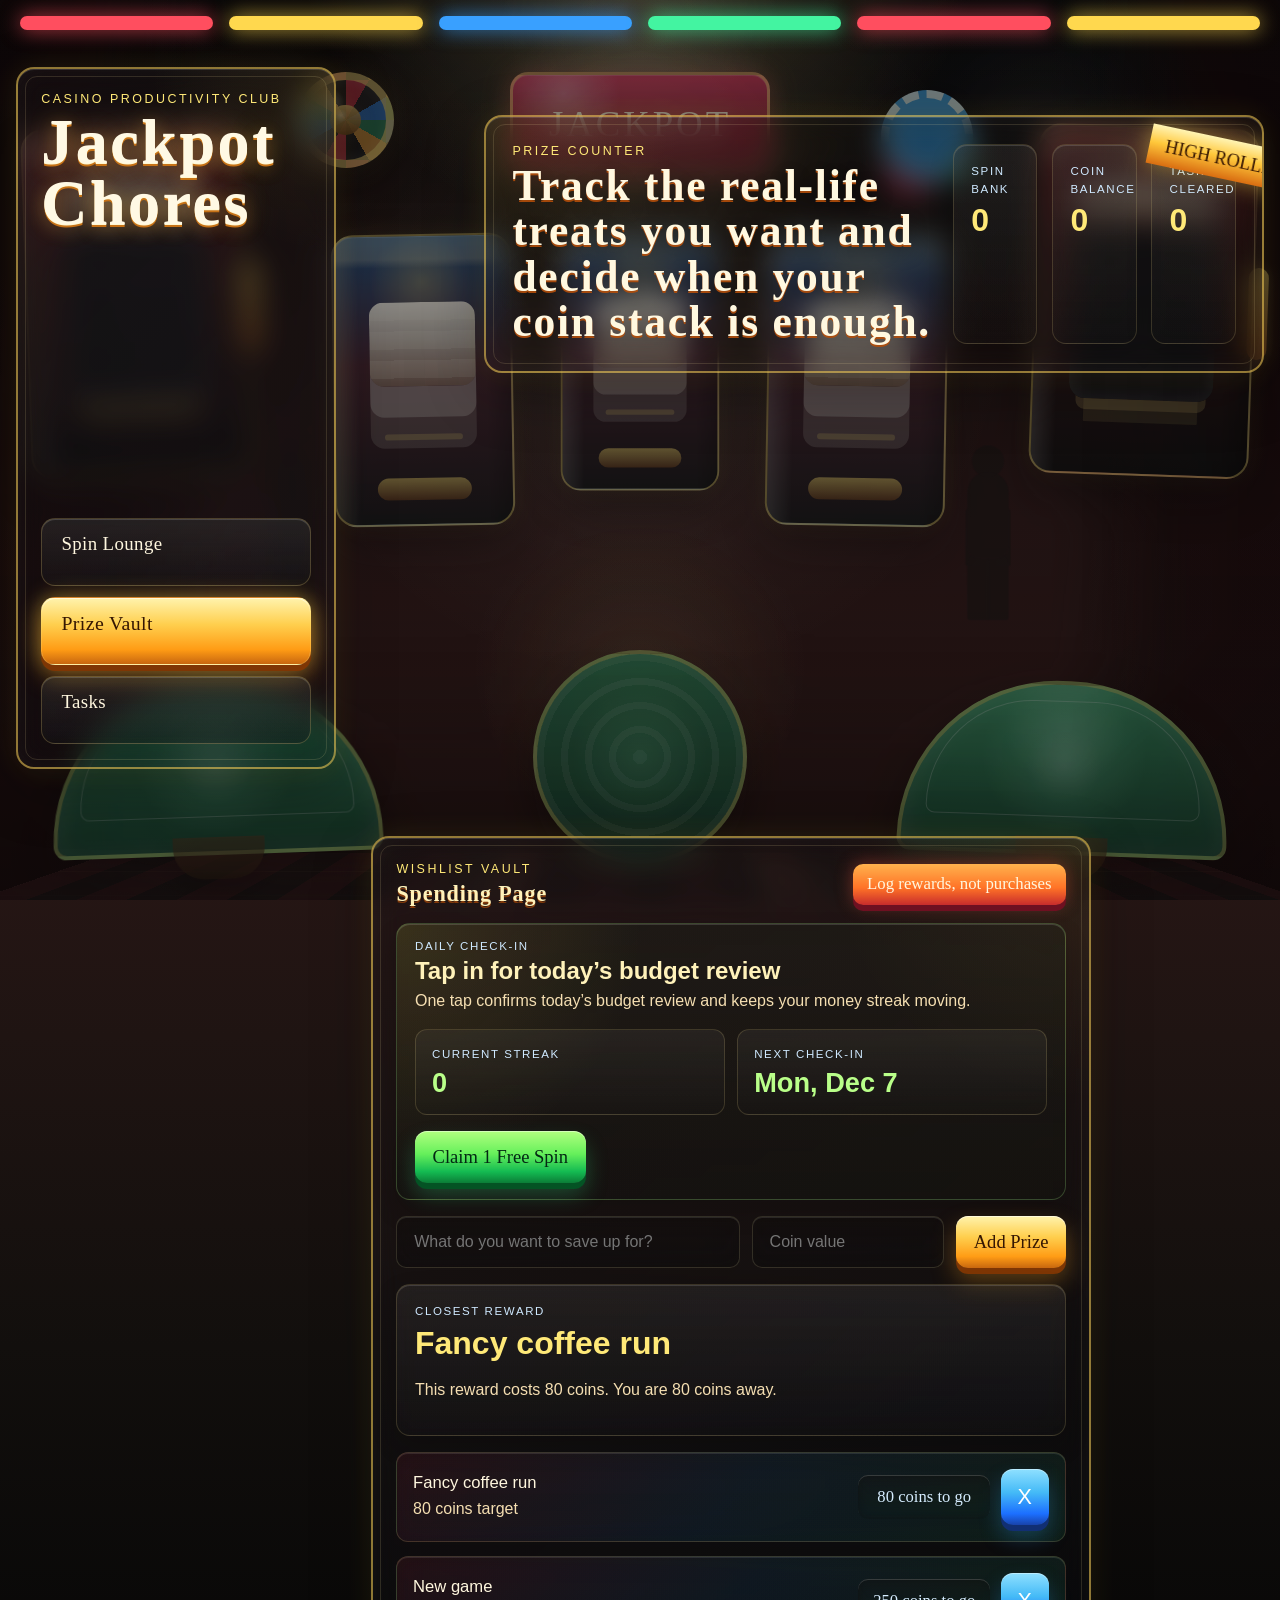
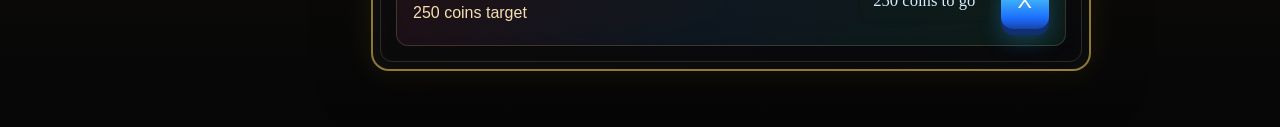
==== commit f4a4c60b: "Add frosted glass panel backgrounds" ====
--- a/spending.html
+++ b/spending.html
@@ -4,7 +4,7 @@
     <meta charset="UTF-8" />
     <meta name="viewport" content="width=device-width, initial-scale=1.0" />
     <title>Jackpot Chores | Prize Vault</title>
-    <link rel="stylesheet" href="./styles.css?v=20260922dim" />
+    <link rel="stylesheet" href="./styles.css?v=20260922glass" />
   </head>
   <body data-page="spending">
     <div class="site-lights" aria-hidden="true">
--- a/styles.css
+++ b/styles.css
@@ -528,15 +528,16 @@
   border-radius: 18px;
   border: 2px solid rgba(255, 214, 92, 0.54);
   background:
-    radial-gradient(circle at top right, rgba(255, 216, 78, 0.05), transparent 24%),
-    linear-gradient(180deg, rgba(18, 14, 11, 0.1), rgba(8, 8, 8, 0.05));
+    radial-gradient(circle at top right, rgba(255, 216, 78, 0.08), transparent 24%),
+    linear-gradient(135deg, rgba(28, 22, 25, 0.38), rgba(8, 12, 20, 0.24));
   box-shadow:
     inset 0 1px 0 rgba(255,255,255,0.14),
     inset 0 0 24px rgba(255,255,255,0.04),
     0 18px 60px rgba(0,0,0,0.28),
     0 0 30px rgba(255, 216, 78, 0.1);
   position: relative;
-  backdrop-filter: blur(1px);
+  backdrop-filter: blur(14px) saturate(1.18);
+  -webkit-backdrop-filter: blur(14px) saturate(1.18);
 }
 
 .site-header::before,
@@ -707,7 +708,8 @@
     inset 0 1px 0 rgba(255,255,255,0.16),
     0 14px 28px rgba(0,0,0,0.2),
     0 0 22px rgba(255, 216, 78, 0.08);
-  backdrop-filter: blur(5px);
+  backdrop-filter: blur(14px) saturate(1.15);
+  -webkit-backdrop-filter: blur(14px) saturate(1.15);
   transition: transform 260ms cubic-bezier(0.22, 1, 0.36, 1), box-shadow 260ms ease, border-color 260ms ease;
 }
 
@@ -812,7 +814,8 @@
   box-shadow:
     inset 0 1px 0 rgba(255,255,255,0.14),
     0 10px 24px rgba(0,0,0,0.18);
-  backdrop-filter: blur(4px);
+  backdrop-filter: blur(11px) saturate(1.12);
+  -webkit-backdrop-filter: blur(11px) saturate(1.12);
 }
 
 .stat-card strong,
@@ -892,6 +895,8 @@
     linear-gradient(180deg, rgba(16, 12, 10, 0.34), rgba(9, 8, 8, 0.18));
   border: 1px solid rgba(255, 220, 116, 0.22);
   box-shadow: inset 0 1px 0 rgba(255,255,255,0.12);
+  backdrop-filter: blur(10px) saturate(1.1);
+  -webkit-backdrop-filter: blur(10px) saturate(1.1);
 }
 
 .task-randomizer-copy {
@@ -917,7 +922,8 @@
   background: linear-gradient(180deg, rgba(18, 14, 12, 0.52), rgba(9, 8, 8, 0.34));
   color: var(--cream);
   box-shadow: inset 0 1px 0 rgba(255,255,255,0.1);
-  backdrop-filter: blur(3px);
+  backdrop-filter: blur(10px) saturate(1.12);
+  -webkit-backdrop-filter: blur(10px) saturate(1.12);
 }
 
 button {
@@ -1011,7 +1017,8 @@
     linear-gradient(180deg, rgba(20, 16, 12, 0.22), rgba(10, 10, 10, 0.12));
   border: 1px solid rgba(255, 230, 151, 0.16);
   box-shadow: inset 0 1px 0 rgba(255,255,255,0.1);
-  backdrop-filter: blur(3px);
+  backdrop-filter: blur(10px) saturate(1.12);
+  -webkit-backdrop-filter: blur(10px) saturate(1.12);
   transition: transform 240ms cubic-bezier(0.22, 1, 0.36, 1), box-shadow 240ms ease, border-color 240ms ease, filter 240ms ease;
   animation: cardEnter 420ms cubic-bezier(0.22, 1, 0.36, 1) both;
 }
@@ -1140,7 +1147,8 @@
   box-shadow:
     inset 0 1px 0 rgba(255,255,255,0.12),
     0 14px 30px rgba(0,0,0,0.2);
-  backdrop-filter: blur(3px);
+  backdrop-filter: blur(12px) saturate(1.14);
+  -webkit-backdrop-filter: blur(12px) saturate(1.14);
 }
 
 .slot-machine:has(.reel.spinning) {
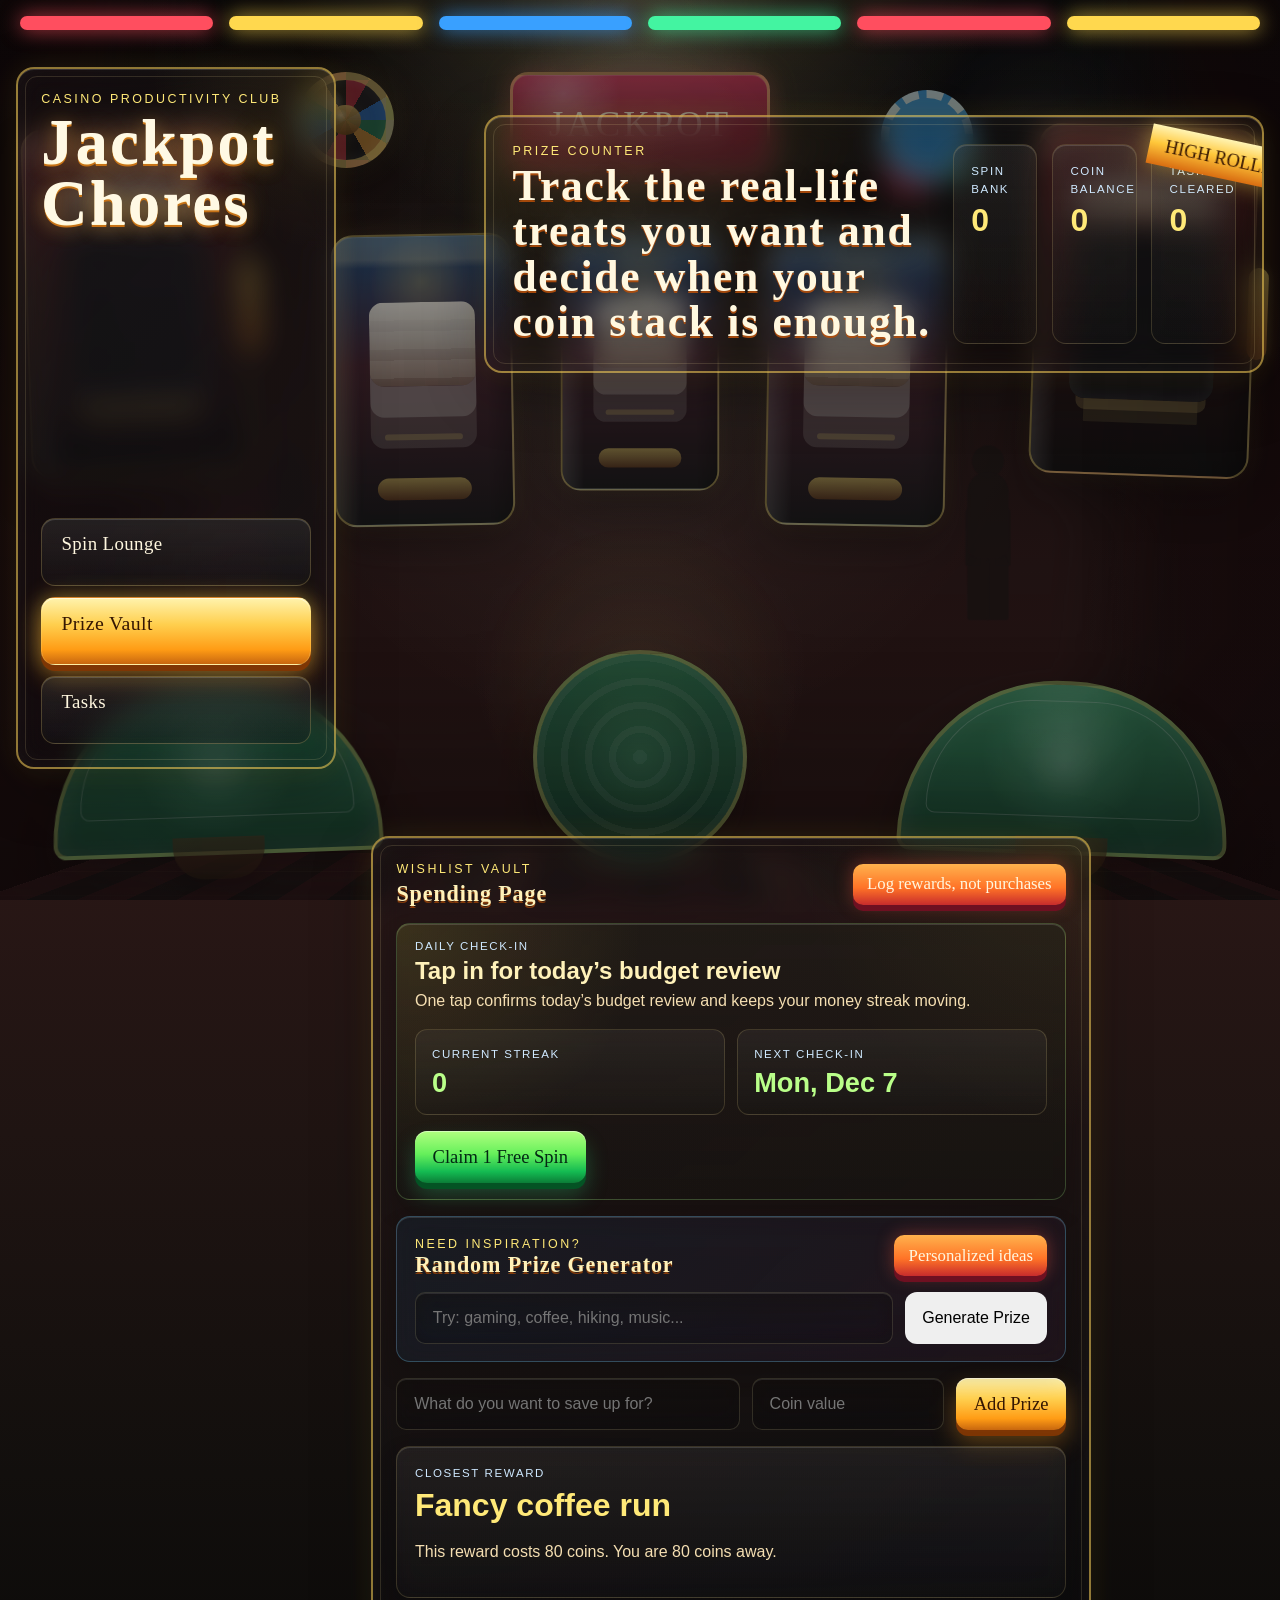
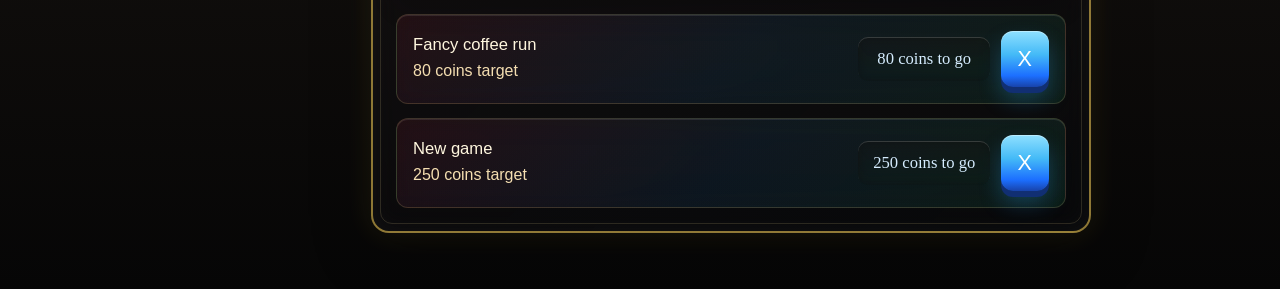
==== commit e904d003: "Add personalized random prize generator" ====
--- a/spending.html
+++ b/spending.html
@@ -4,7 +4,7 @@
     <meta charset="UTF-8" />
     <meta name="viewport" content="width=device-width, initial-scale=1.0" />
     <title>Jackpot Chores | Prize Vault</title>
-    <link rel="stylesheet" href="./styles.css?v=20260922glass" />
+    <link rel="stylesheet" href="./styles.css?v=20260922prizegen" />
   </head>
   <body data-page="spending">
     <div class="site-lights" aria-hidden="true">
@@ -86,6 +86,37 @@
             </button>
           </article>
 
+          <article class="prize-generator-card">
+            <div class="prize-generator-heading">
+              <div>
+                <span class="panel-kicker">Need Inspiration?</span>
+                <h3>Random Prize Generator</h3>
+              </div>
+              <span class="panel-badge">Personalized ideas</span>
+            </div>
+            <form id="prizeGeneratorForm" class="prize-generator-form">
+              <input
+                id="prizeInterests"
+                type="text"
+                maxlength="180"
+                placeholder="Try: gaming, coffee, hiking, music..."
+                autocomplete="off"
+              />
+              <button type="submit">Generate Prize</button>
+            </form>
+            <div id="generatedPrize" class="generated-prize hidden" aria-live="polite">
+              <div>
+                <span class="stat-label">Your Suggested Prize</span>
+                <strong id="generatedPrizeTitle"></strong>
+                <p id="generatedPrizeReason"></p>
+              </div>
+              <div class="generated-prize-actions">
+                <span id="generatedPrizeValue" class="prize-value"></span>
+                <button id="saveGeneratedPrize" class="cash-button" type="button">Add To Wishlist</button>
+              </div>
+            </div>
+          </article>
+
           <form id="wishlistForm" class="stack-form stack-form-wide">
             <input
               id="wishlistName"
@@ -152,7 +183,7 @@
       </li>
     </template>
 
-    <script src="./app.js?v=20260915milestones"></script>
-    <script src="./spending.js?v=20260915"></script>
+    <script src="./app.js?v=20260922prizegen"></script>
+    <script src="./spending.js?v=20260922prizegen"></script>
   </body>
 </html>
--- a/styles.css
+++ b/styles.css
@@ -796,6 +796,164 @@
   box-shadow: inset 0 1px 0 rgba(255,255,255,0.16);
 }
 
+.achievements-card {
+  grid-column: 2;
+  width: min(820px, 100%);
+  justify-self: start;
+  margin-top: 1rem;
+  padding: 1.1rem 1.2rem;
+  border: 1px solid rgba(255, 216, 78, 0.3);
+  border-radius: 16px;
+  background: linear-gradient(135deg, rgba(22, 27, 42, 0.34), rgba(53, 24, 31, 0.3));
+  box-shadow: inset 0 1px 0 rgba(255,255,255,0.14), 0 14px 28px rgba(0,0,0,0.18);
+  backdrop-filter: blur(14px) saturate(1.15);
+  -webkit-backdrop-filter: blur(14px) saturate(1.15);
+}
+
+.achievements-heading {
+  display: flex;
+  align-items: center;
+  justify-content: space-between;
+  gap: 1rem;
+  margin-bottom: 0.9rem;
+}
+
+.achievements-heading h3 {
+  margin: 0;
+}
+
+.achievement-list {
+  display: grid;
+  grid-template-columns: repeat(4, minmax(0, 1fr));
+  gap: 0.65rem;
+}
+
+.achievement-item {
+  display: grid;
+  gap: 0.55rem;
+  min-width: 0;
+  padding: 0.75rem;
+  border: 1px solid rgba(255, 228, 143, 0.15);
+  border-radius: 12px;
+  background: rgba(5, 8, 13, 0.24);
+  transition: transform 220ms ease, border-color 220ms ease, background-color 220ms ease;
+}
+
+.achievement-item:hover {
+  transform: translateY(-2px);
+  border-color: rgba(255, 228, 143, 0.38);
+}
+
+.achievement-item.unlocked {
+  border-color: rgba(175, 255, 141, 0.46);
+  background: rgba(35, 89, 48, 0.3);
+}
+
+.achievement-icon {
+  display: grid;
+  place-items: center;
+  width: 2.25rem;
+  height: 2.25rem;
+  border-radius: 50%;
+  background: rgba(255, 216, 78, 0.14);
+  font-size: 1.25rem;
+}
+
+.achievement-item.unlocked .achievement-icon {
+  color: #17320e;
+  background: linear-gradient(180deg, #d9ff9e, #76ed67);
+}
+
+.achievement-copy {
+  display: grid;
+  gap: 0.22rem;
+}
+
+.achievement-copy strong {
+  color: #fff2ba;
+  font-size: 0.9rem;
+}
+
+.achievement-copy span {
+  min-height: 2.2em;
+  color: var(--text-soft);
+  font-size: 0.72rem;
+  line-height: 1.35;
+}
+
+.achievement-progress {
+  height: 5px;
+  overflow: hidden;
+  border-radius: 999px;
+  background: rgba(0,0,0,0.34);
+}
+
+.achievement-progress span {
+  display: block;
+  height: 100%;
+  border-radius: inherit;
+  background: linear-gradient(90deg, #ffb928, #8affb4);
+  transition: width 360ms ease;
+}
+
+.weekly-progress-card {
+  grid-column: 2;
+  width: min(820px, 100%);
+  justify-self: start;
+  margin-top: 1rem;
+  padding: 1.1rem 1.2rem;
+  border: 1px solid rgba(255, 216, 78, 0.3);
+  border-radius: 16px;
+  background: linear-gradient(135deg, rgba(20, 34, 45, 0.34), rgba(43, 22, 33, 0.3));
+  box-shadow: inset 0 1px 0 rgba(255,255,255,0.14), 0 14px 28px rgba(0,0,0,0.18);
+  backdrop-filter: blur(14px) saturate(1.15);
+  -webkit-backdrop-filter: blur(14px) saturate(1.15);
+}
+
+.weekly-progress-list {
+  display: grid;
+  gap: 0.8rem;
+}
+
+.weekly-goal {
+  display: grid;
+  gap: 0.4rem;
+}
+
+.weekly-goal-header {
+  display: flex;
+  justify-content: space-between;
+  gap: 1rem;
+  color: var(--text-soft);
+  font-size: 0.85rem;
+}
+
+.weekly-goal-header strong {
+  color: #fff2ba;
+}
+
+.weekly-goal.complete .weekly-goal-header strong,
+.weekly-goal.complete .weekly-goal-header span {
+  color: #aaff8d;
+}
+
+.weekly-goal-track {
+  height: 10px;
+  overflow: hidden;
+  border-radius: 999px;
+  background: rgba(0,0,0,0.34);
+  box-shadow: inset 0 1px 3px rgba(0,0,0,0.35);
+}
+
+.weekly-goal-track span {
+  display: block;
+  height: 100%;
+  border-radius: inherit;
+  background: linear-gradient(90deg, #4ab7ff, #8affb4, #ffe978);
+  box-shadow: 0 0 12px rgba(138, 255, 180, 0.38);
+  transition: width 420ms cubic-bezier(0.22, 1, 0.36, 1);
+}
+
 .hero-stats {
   display: grid;
   grid-template-columns: repeat(3, minmax(0, 1fr));
@@ -1137,6 +1295,72 @@
   box-shadow: inset 0 1px 0 rgba(255,255,255,0.16);
 }
 
+.prize-generator-card {
+  display: grid;
+  gap: 0.9rem;
+  margin-bottom: 1rem;
+  padding: 1.05rem 1.1rem;
+  border: 1px solid rgba(120, 212, 255, 0.28);
+  border-radius: 14px;
+  background: linear-gradient(135deg, rgba(24, 45, 63, 0.34), rgba(57, 28, 51, 0.28));
+  box-shadow: inset 0 1px 0 rgba(255,255,255,0.13), 0 12px 24px rgba(0,0,0,0.16);
+  backdrop-filter: blur(12px) saturate(1.15);
+  -webkit-backdrop-filter: blur(12px) saturate(1.15);
+}
+
+.prize-generator-heading {
+  display: flex;
+  align-items: start;
+  justify-content: space-between;
+  gap: 1rem;
+}
+
+.prize-generator-heading h3 {
+  margin: 0;
+}
+
+.prize-generator-form {
+  display: grid;
+  grid-template-columns: 1fr auto;
+  gap: 0.7rem;
+}
+
+.generated-prize {
+  display: flex;
+  align-items: center;
+  justify-content: space-between;
+  gap: 1rem;
+  padding: 0.85rem;
+  border: 1px solid rgba(255, 228, 143, 0.24);
+  border-radius: 12px;
+  background: rgba(7, 11, 18, 0.3);
+  animation: cardEnter 360ms cubic-bezier(0.22, 1, 0.36, 1) both;
+}
+
+.generated-prize strong {
+  display: block;
+  margin-top: 0.25rem;
+  color: #fff2ba;
+  font-size: 1.25rem;
+}
+
+.generated-prize p {
+  margin: 0.25rem 0 0;
+  color: var(--text-soft);
+  font-size: 0.82rem;
+}
+
+.generated-prize-actions {
+  display: grid;
+  justify-items: end;
+  gap: 0.5rem;
+}
+
+.prize-value {
+  color: #ffe978;
+  font-weight: 700;
+}
+
 .slot-machine {
   border-radius: 16px;
   padding: 1rem;
@@ -1177,6 +1401,22 @@
   font-size: 1.08rem;
 }
 
+.sound-button {
+  margin-left: auto;
+  padding: 0.42rem 0.7rem;
+  border: 1px solid rgba(255, 234, 164, 0.34);
+  border-radius: 999px;
+  color: #fff2ba;
+  background: rgba(8, 10, 18, 0.42);
+  box-shadow: inset 0 1px 0 rgba(255,255,255,0.12);
+  font-family: var(--ui-font);
+  font-size: 0.72rem;
+}
+
+.sound-button:hover {
+  background: rgba(255, 216, 78, 0.2);
+}
+
 .reel-row {
   display: grid;
   grid-template-columns: repeat(3, minmax(0, 1fr));
@@ -1260,6 +1500,68 @@
 .reel-window .reel-token.star,
 .reel-window .reel-token.cash { font-size: 1.55rem; }
 
+.jackpot-celebration {
+  position: fixed;
+  inset: 0;
+  z-index: 20;
+  display: grid;
+  place-items: center;
+  padding: 1rem;
+  background: rgba(10, 5, 16, 0.62);
+  backdrop-filter: blur(8px);
+  -webkit-backdrop-filter: blur(8px);
+}
+
+.jackpot-celebration.hidden { display: none; }
+
+.celebration-card {
+  position: relative;
+  display: grid;
+  justify-items: center;
+  gap: 0.35rem;
+  width: min(480px, 100%);
+  overflow: hidden;
+  padding: 2.5rem 2rem;
+  border: 3px solid #ffe978;
+  border-radius: 24px;
+  background:
+    radial-gradient(circle at 50% 0%, rgba(255,255,255,0.3), transparent 35%),
+    linear-gradient(145deg, rgba(111, 16, 45, 0.96), rgba(19, 22, 63, 0.96));
+  box-shadow: 0 0 30px rgba(255,216,78,0.72), 0 24px 70px rgba(0,0,0,0.5);
+  animation: jackpotPop 520ms cubic-bezier(0.16, 1, 0.3, 1) both;
+}
+
+.celebration-card strong {
+  position: relative;
+  z-index: 1;
+  color: #fff4a8;
+  font-family: var(--display-font);
+  font-size: clamp(3rem, 10vw, 5.2rem);
+  line-height: 0.95;
+  text-shadow: 0 4px 0 #a84d0a, 0 0 24px rgba(255,255,255,0.8);
+  animation: jackpotPulse 620ms ease-in-out infinite alternate;
+}
+
+.celebration-card > span:not(.panel-kicker) {
+  position: relative;
+  z-index: 1;
+  color: #fff8e0;
+  font-size: 1.1rem;
+}
+
+.celebration-confetti { position: absolute; inset: 0; pointer-events: none; }
+
+.celebration-confetti i {
+  position: absolute;
+  top: -12%;
+  left: calc(4% + (var(--i) * 3.45%));
+  width: 9px;
+  height: 22px;
+  background: hsl(calc(var(--i) * 47), 95%, 65%);
+  transform: rotate(calc(var(--i) * 31deg));
+  animation: confettiFall 1.6s ease-in calc(var(--i) * 24ms) both;
+}
+
 .reel-previous,
 .reel-next {
   opacity: 0.34;
@@ -1274,7 +1576,9 @@
 
 .reel.spinning {
   animation: reelGlow 620ms ease-in-out infinite;
-  transform: translateY(-2px) scale(1.015);
+  transform: translateY(-4px) scale(1.035) rotateX(3deg);
+  filter: brightness(1.08) saturate(1.18);
+  box-shadow: inset 0 0 30px rgba(255,255,255,0.6), 0 0 28px rgba(255,216,78,0.35);
 }
 
 .reel.settling {
@@ -1534,6 +1838,22 @@
   100% { transform: translateY(0) scale(1); }
 }
 
+@keyframes jackpotPop {
+  from { opacity: 0; transform: scale(0.72) rotate(-3deg); }
+  to { opacity: 1; transform: scale(1) rotate(0); }
+}
+
+@keyframes jackpotPulse {
+  from { transform: scale(1); }
+  to { transform: scale(1.08); }
+}
+
+@keyframes confettiFall {
+  0% { opacity: 0; transform: translateY(0) rotate(0deg); }
+  12% { opacity: 1; }
+  100% { opacity: 0; transform: translateY(420px) rotate(640deg); }
+}
+
 @keyframes reelSettle {
   0% {
     transform: translateY(-10px) scale(1.03);
@@ -1630,6 +1950,22 @@
     gap: 0.85rem;
   }
 
+  .achievements-card {
+    width: 90%;
+    margin-left: auto;
+    margin-top: 1rem;
+  }
+
+  .weekly-progress-card {
+    width: 90%;
+    margin-left: auto;
+    margin-top: 1rem;
+  }
+
+  .achievement-list {
+    grid-template-columns: repeat(2, minmax(0, 1fr));
+  }
+
   .daily-return-card .cash-button {
     width: 100%;
   }
@@ -1659,6 +1995,17 @@
 
   .budget-checkin-stats {
     grid-template-columns: 1fr;
+  }
+
+  .prize-generator-form,
+  .generated-prize {
+    grid-template-columns: 1fr;
+    flex-direction: column;
+    align-items: stretch;
+  }
+
+  .generated-prize-actions {
+    justify-items: stretch;
   }
 
   .backdrop-machine {
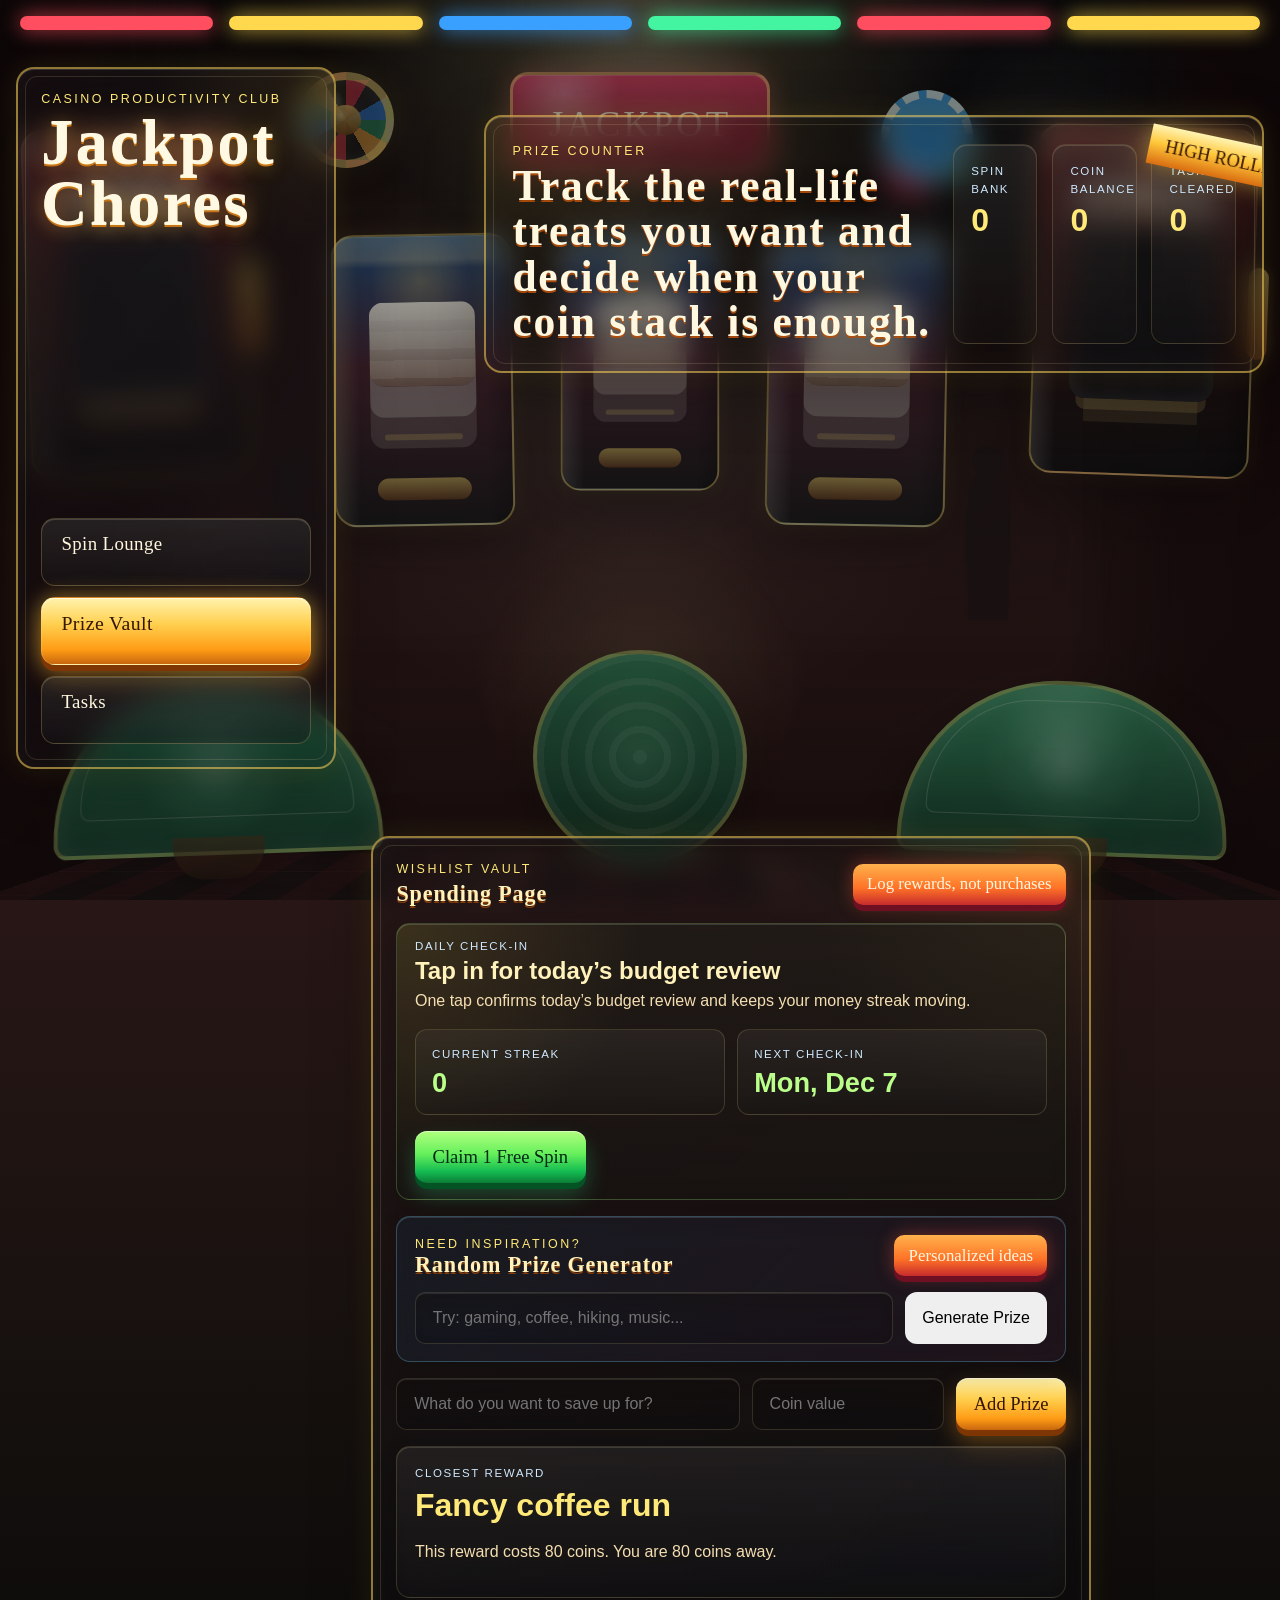
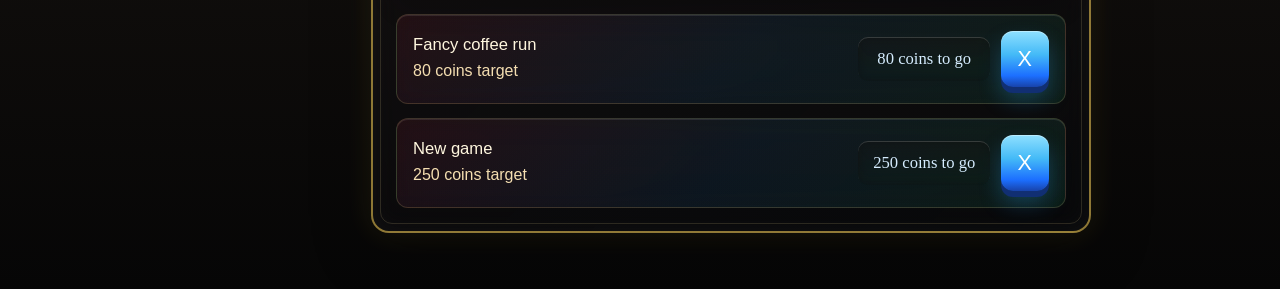
==== commit 39a0182a: "Slightly brighten casino background" ====
--- a/spending.html
+++ b/spending.html
@@ -4,7 +4,7 @@
     <meta charset="UTF-8" />
     <meta name="viewport" content="width=device-width, initial-scale=1.0" />
     <title>Jackpot Chores | Prize Vault</title>
-    <link rel="stylesheet" href="./styles.css?v=20260922prizegen" />
+    <link rel="stylesheet" href="./styles.css?v=20260929brightbg" />
   </head>
   <body data-page="spending">
     <div class="site-lights" aria-hidden="true">
--- a/styles.css
+++ b/styles.css
@@ -116,7 +116,7 @@
   inset: 0;
   pointer-events: none;
   overflow: hidden;
-  filter: brightness(0.58) saturate(0.78) contrast(0.94);
+  filter: brightness(0.64) saturate(0.8) contrast(0.94);
 }
 
 .casino-backdrop::before,
@@ -1040,6 +1040,22 @@
   grid-template-columns: 1.25fr 0.7fr auto;
 }
 
+.stack-form select {
+  min-width: 150px;
+}
+
+select {
+  border-radius: 10px;
+  border: 1px solid rgba(255,244,185,0.14);
+  padding: 1rem 1.05rem;
+  background: linear-gradient(180deg, rgba(18, 14, 12, 0.58), rgba(9, 8, 8, 0.38));
+  color: var(--cream);
+  backdrop-filter: blur(10px) saturate(1.12);
+  -webkit-backdrop-filter: blur(10px) saturate(1.12);
+}
+
+select option { color: #24140e; background: #f7e4b0; }
+
 .task-randomizer {
   display: flex;
   align-items: center;
@@ -1186,7 +1202,13 @@
 .card-item:nth-child(4) { animation-delay: 135ms; }
 
 .card-copy { display: grid; gap: 0.24rem; }
+.task-title-row { display: flex; align-items: center; gap: 0.65rem; flex-wrap: wrap; }
 .card-title { font-size: 1.04rem; }
+.task-category { padding: 0.24rem 0.55rem; border-radius: 999px; font-size: 0.72rem; font-weight: 800; letter-spacing: 0.04em; text-transform: uppercase; background: rgba(255,255,255,0.12); color: #fff3bd; }
+.category-school { background: rgba(106, 170, 255, 0.22); color: #cfe5ff; }
+.category-chores { background: rgba(255, 177, 71, 0.2); color: #ffe0a0; }
+.category-fitness { background: rgba(79, 236, 148, 0.2); color: #caffd9; }
+.category-work { background: rgba(219, 125, 255, 0.2); color: #f2d2ff; }
 .card-subtitle,
 .support-copy,
 .highlight-card p { color: var(--text-soft); line-height: 1.55; }
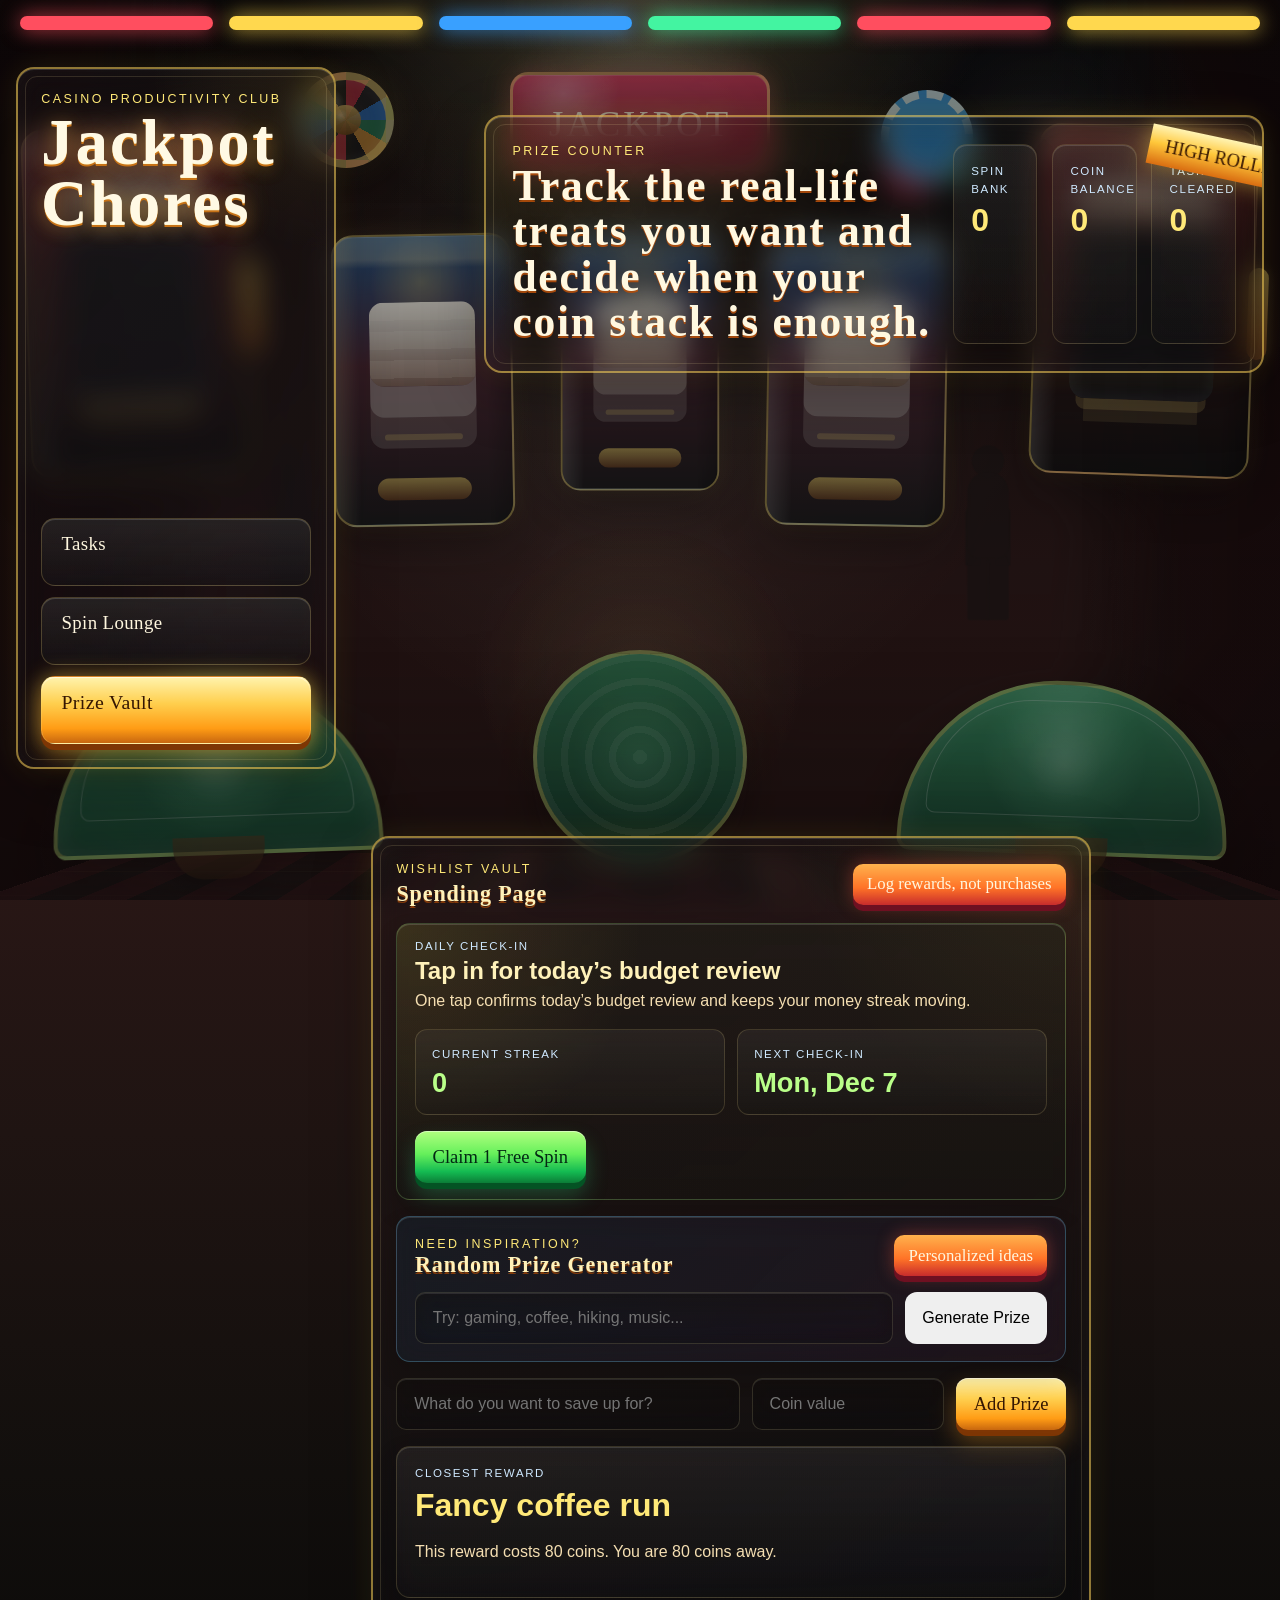
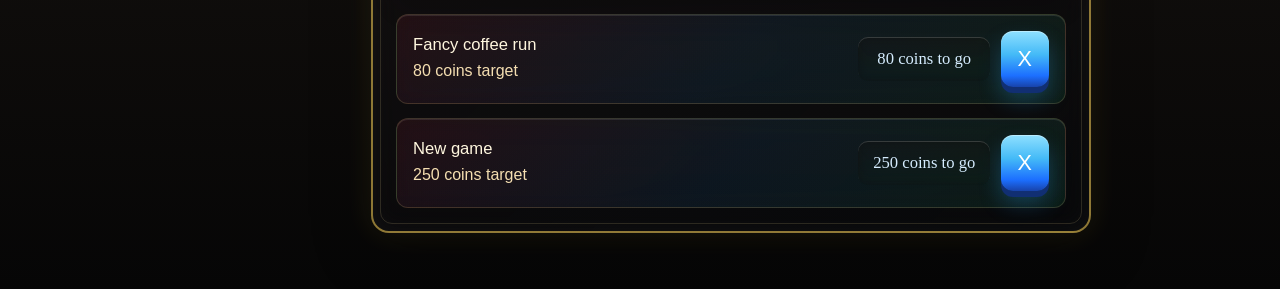
==== commit 00884627: "Put Tasks first in navigation" ====
--- a/spending.html
+++ b/spending.html
@@ -39,9 +39,9 @@
           <h1>Jackpot Chores</h1>
         </div>
         <nav class="top-nav" aria-label="Primary">
-          <a class="nav-link" href="./spin.html">Spin Lounge</a>
-          <a class="nav-link active" href="./spending.html">Prize Vault</a>
           <a class="nav-link" href="./index.html">Tasks</a>
+        <a class="nav-link" href="./spin.html">Spin Lounge</a>
+        <a class="nav-link active" href="./spending.html">Prize Vault</a>
         </nav>
       </header>
 
